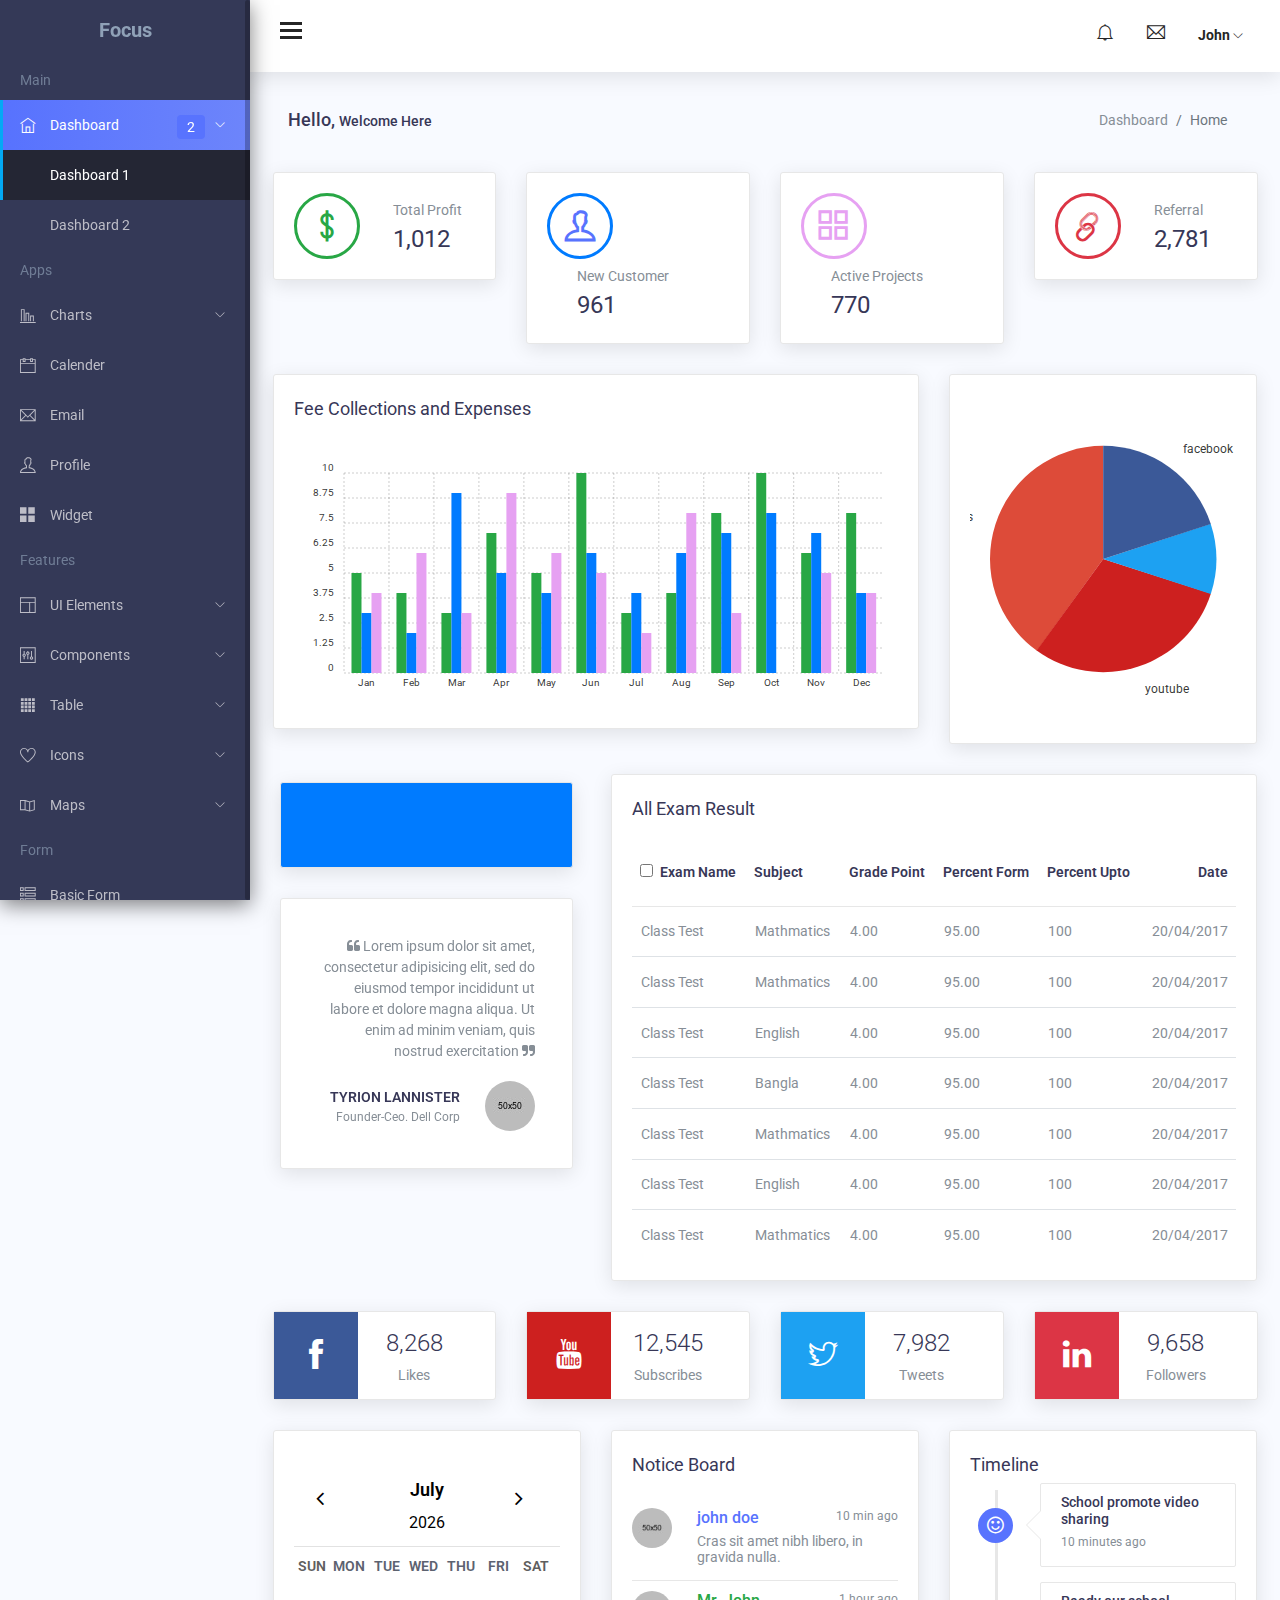
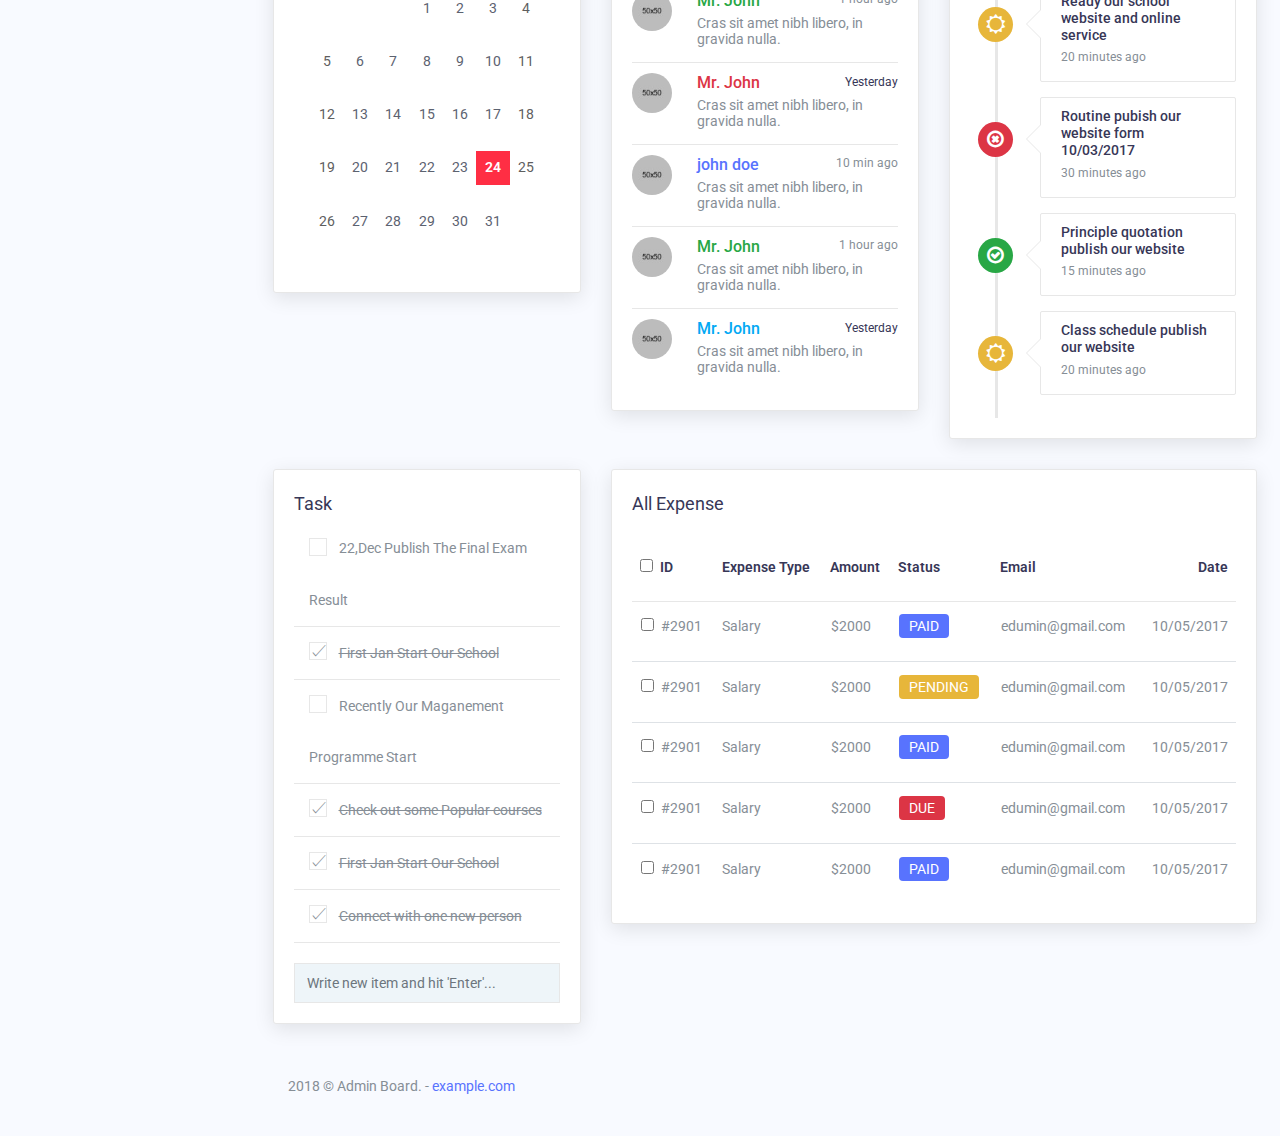
==== 後台/index.html @ 6aec5b39 "前後台模板" ====
<!DOCTYPE html>
<html lang="en">

<head>
    <meta charset="utf-8">
    <meta http-equiv="X-UA-Compatible" content="IE=edge">
    <meta name="viewport" content="width=device-width, initial-scale=1">
    <title>Focus Admin: Creative Admin Dashboard</title>
    <!-- ================= Favicon ================== -->
    <!-- Standard -->
    <link rel="shortcut icon" href="http://placehold.it/64.png/000/fff">
    <!-- Retina iPad Touch Icon-->
    <link rel="apple-touch-icon" sizes="144x144" href="http://placehold.it/144.png/000/fff">
    <!-- Retina iPhone Touch Icon-->
    <link rel="apple-touch-icon" sizes="114x114" href="http://placehold.it/114.png/000/fff">
    <!-- Standard iPad Touch Icon-->
    <link rel="apple-touch-icon" sizes="72x72" href="http://placehold.it/72.png/000/fff">
    <!-- Standard iPhone Touch Icon-->
    <link rel="apple-touch-icon" sizes="57x57" href="http://placehold.it/57.png/000/fff">
    <!-- Styles -->
    <link href="assets/css/lib/calendar2/pignose.calendar.min.css" rel="stylesheet">
    <link href="assets/css/lib/chartist/chartist.min.css" rel="stylesheet">
    <link href="assets/css/lib/font-awesome.min.css" rel="stylesheet">
    <link href="assets/css/lib/themify-icons.css" rel="stylesheet">
    <link href="assets/css/lib/owl.carousel.min.css" rel="stylesheet" />
    <link href="assets/css/lib/owl.theme.default.min.css" rel="stylesheet" />
    <link href="assets/css/lib/weather-icons.css" rel="stylesheet" />
    <link href="assets/css/lib/menubar/sidebar.css" rel="stylesheet">
    <link href="assets/css/lib/bootstrap.min.css" rel="stylesheet">
    <link href="assets/css/lib/helper.css" rel="stylesheet">
    <link href="assets/css/style.css" rel="stylesheet">
</head>

<body>

    <div class="sidebar sidebar-hide-to-small sidebar-shrink sidebar-gestures">
        <div class="nano">
            <div class="nano-content">
                <ul>
                    <div class="logo"><a href="index.html">
                            <!-- <img src="assets/images/logo.png" alt="" /> --><span>Focus</span></a></div>
                    <li class="label">Main</li>
                    <li><a class="sidebar-sub-toggle"><i class="ti-home"></i> Dashboard <span
                                class="badge badge-primary">2</span> <span
                                class="sidebar-collapse-icon ti-angle-down"></span></a>
                        <ul>
                            <li><a href="index.html">Dashboard 1</a></li>
                            <li><a href="index1.html">Dashboard 2</a></li>
                        </ul>
                    </li>

                    <li class="label">Apps</li>
                    <li><a class="sidebar-sub-toggle"><i class="ti-bar-chart-alt"></i> Charts <span
                                class="sidebar-collapse-icon ti-angle-down"></span></a>
                        <ul>
                            <li><a href="chart-flot.html">Flot</a></li>
                            <li><a href="chart-morris.html">Morris</a></li>
                            <li><a href="chartjs.html">Chartjs</a></li>
                            <li><a href="chartist.html">Chartist</a></li>
                            <li><a href="chart-peity.html">Peity</a></li>
                            <li><a href="chart-sparkline.html">Sparkle</a></li>
                            <li><a href="chart-knob.html">Knob</a></li>
                        </ul>
                    </li>
                    <li><a href="app-event-calender.html"><i class="ti-calendar"></i> Calender </a></li>
                    <li><a href="app-email.html"><i class="ti-email"></i> Email</a></li>
                    <li><a href="app-profile.html"><i class="ti-user"></i> Profile</a></li>
                    <li><a href="app-widget-card.html"><i class="ti-layout-grid2-alt"></i> Widget</a></li>
                    <li class="label">Features</li>
                    <li><a class="sidebar-sub-toggle"><i class="ti-layout"></i> UI Elements <span
                                class="sidebar-collapse-icon ti-angle-down"></span></a>
                        <ul>
                            <li><a href="ui-typography.html">Typography</a></li>
                            <li><a href="ui-alerts.html">Alerts</a></li>

                            <li><a href="ui-button.html">Button</a></li>
                            <li><a href="ui-dropdown.html">Dropdown</a></li>

                            <li><a href="ui-list-group.html">List Group</a></li>

                            <li><a href="ui-progressbar.html">Progressbar</a></li>
                            <li><a href="ui-tab.html">Tab</a></li>

                        </ul>
                    </li>
                    <li><a class="sidebar-sub-toggle"><i class="ti-panel"></i> Components <span
                                class="sidebar-collapse-icon ti-angle-down"></span></a>
                        <ul>
                            <li><a href="uc-calendar.html">Calendar</a></li>
                            <li><a href="uc-carousel.html">Carousel</a></li>
                            <li><a href="uc-weather.html">Weather</a></li>
                            <li><a href="uc-datamap.html">Datamap</a></li>
                            <li><a href="uc-todo-list.html">To do</a></li>
                            <li><a href="uc-scrollable.html">Scrollable</a></li>
                            <li><a href="uc-sweetalert.html">Sweet Alert</a></li>
                            <li><a href="uc-toastr.html">Toastr</a></li>
                            <li><a href="uc-range-slider-basic.html">Basic Range Slider</a></li>
                            <li><a href="uc-range-slider-advance.html">Advance Range Slider</a></li>
                            <li><a href="uc-nestable.html">Nestable</a></li>

                            <li><a href="uc-rating-bar-rating.html">Bar Rating</a></li>
                            <li><a href="uc-rating-jRate.html">jRate</a></li>
                        </ul>
                    </li>
                    <li><a class="sidebar-sub-toggle"><i class="ti-layout-grid4-alt"></i> Table <span
                                class="sidebar-collapse-icon ti-angle-down"></span></a>
                        <ul>
                            <li><a href="table-basic.html">Basic</a></li>

                            <li><a href="table-export.html">Datatable Export</a></li>
                            <li><a href="table-row-select.html">Datatable Row Select</a></li>
                            <li><a href="table-jsgrid.html">Editable </a></li>
                        </ul>
                    </li>
                    <li><a class="sidebar-sub-toggle"><i class="ti-heart"></i> Icons <span
                                class="sidebar-collapse-icon ti-angle-down"></span></a>
                        <ul>
                            <li><a href="font-themify.html">Themify</a></li>
                        </ul>
                    </li>
                    <li><a class="sidebar-sub-toggle"><i class="ti-map"></i> Maps <span
                                class="sidebar-collapse-icon ti-angle-down"></span></a>
                        <ul>
                            <li><a href="gmaps.html">Basic</a></li>
                            <li><a href="vector-map.html">Vector Map</a></li>
                        </ul>
                    </li>
                    <li class="label">Form</li>
                    <li><a href="form-basic.html"><i class="ti-view-list-alt"></i> Basic Form </a></li>
                    <li class="label">Extra</li>
                    <li><a class="sidebar-sub-toggle"><i class="ti-files"></i> Invoice <span
                                class="sidebar-collapse-icon ti-angle-down"></span></a>
                        <ul>
                            <li><a href="invoice.html">Basic</a></li>
                            <li><a href="invoice-editable.html">Editable</a></li>
                        </ul>
                    </li>
                    <li><a class="sidebar-sub-toggle"><i class="ti-target"></i> Pages <span
                                class="sidebar-collapse-icon ti-angle-down"></span></a>
                        <ul>
                            <li><a href="page-login.html">Login</a></li>
                            <li><a href="page-register.html">Register</a></li>
                            <li><a href="page-reset-password.html">Forgot password</a></li>
                        </ul>
                    </li>
                    <li><a href="../documentation/index.html"><i class="ti-file"></i> Documentation</a></li>
                    <li><a><i class="ti-close"></i> Logout</a></li>
                </ul>
            </div>
        </div>
    </div>
    <!-- /# sidebar -->

    <div class="header">
        <div class="container-fluid">
            <div class="row">
                <div class="col-lg-12">
                    <div class="float-left">
                        <div class="hamburger sidebar-toggle">
                            <span class="line"></span>
                            <span class="line"></span>
                            <span class="line"></span>
                        </div>
                    </div>
                    <div class="float-right">
                        <div class="dropdown dib">
                            <div class="header-icon" data-toggle="dropdown">
                                <i class="ti-bell"></i>
                                <div class="drop-down dropdown-menu dropdown-menu-right">
                                    <div class="dropdown-content-heading">
                                        <span class="text-left">Recent Notifications</span>
                                    </div>
                                    <div class="dropdown-content-body">
                                        <ul>
                                            <li>
                                                <a href="#">
                                                    <img class="pull-left m-r-10 avatar-img"
                                                        src="assets/images/avatar/3.jpg" alt="" />
                                                    <div class="notification-content">
                                                        <small class="notification-timestamp pull-right">02:34
                                                            PM</small>
                                                        <div class="notification-heading">Mr. John</div>
                                                        <div class="notification-text">5 members joined today </div>
                                                    </div>
                                                </a>
                                            </li>
                                            <li>
                                                <a href="#">
                                                    <img class="pull-left m-r-10 avatar-img"
                                                        src="assets/images/avatar/3.jpg" alt="" />
                                                    <div class="notification-content">
                                                        <small class="notification-timestamp pull-right">02:34
                                                            PM</small>
                                                        <div class="notification-heading">Mariam</div>
                                                        <div class="notification-text">likes a photo of you</div>
                                                    </div>
                                                </a>
                                            </li>
                                            <li>
                                                <a href="#">
                                                    <img class="pull-left m-r-10 avatar-img"
                                                        src="assets/images/avatar/3.jpg" alt="" />
                                                    <div class="notification-content">
                                                        <small class="notification-timestamp pull-right">02:34
                                                            PM</small>
                                                        <div class="notification-heading">Tasnim</div>
                                                        <div class="notification-text">Hi Teddy, Just wanted to let you
                                                            ...</div>
                                                    </div>
                                                </a>
                                            </li>
                                            <li>
                                                <a href="#">
                                                    <img class="pull-left m-r-10 avatar-img"
                                                        src="assets/images/avatar/3.jpg" alt="" />
                                                    <div class="notification-content">
                                                        <small class="notification-timestamp pull-right">02:34
                                                            PM</small>
                                                        <div class="notification-heading">Mr. John</div>
                                                        <div class="notification-text">Hi Teddy, Just wanted to let you
                                                            ...</div>
                                                    </div>
                                                </a>
                                            </li>
                                            <li class="text-center">
                                                <a href="#" class="more-link">See All</a>
                                            </li>
                                        </ul>
                                    </div>
                                </div>
                            </div>
                        </div>
                        <div class="dropdown dib">
                            <div class="header-icon" data-toggle="dropdown">
                                <i class="ti-email"></i>
                                <div class="drop-down dropdown-menu dropdown-menu-right">
                                    <div class="dropdown-content-heading">
                                        <span class="text-left">2 New Messages</span>
                                        <a href="email.html">
                                            <i class="ti-pencil-alt pull-right"></i>
                                        </a>
                                    </div>
                                    <div class="dropdown-content-body">
                                        <ul>
                                            <li class="notification-unread">
                                                <a href="#">
                                                    <img class="pull-left m-r-10 avatar-img"
                                                        src="assets/images/avatar/1.jpg" alt="" />
                                                    <div class="notification-content">
                                                        <small class="notification-timestamp pull-right">02:34
                                                            PM</small>
                                                        <div class="notification-heading">Michael Qin</div>
                                                        <div class="notification-text">Hi Teddy, Just wanted to let you
                                                            ...</div>
                                                    </div>
                                                </a>
                                            </li>
                                            <li class="notification-unread">
                                                <a href="#">
                                                    <img class="pull-left m-r-10 avatar-img"
                                                        src="assets/images/avatar/2.jpg" alt="" />
                                                    <div class="notification-content">
                                                        <small class="notification-timestamp pull-right">02:34
                                                            PM</small>
                                                        <div class="notification-heading">Mr. John</div>
                                                        <div class="notification-text">Hi Teddy, Just wanted to let you
                                                            ...</div>
                                                    </div>
                                                </a>
                                            </li>
                                            <li>
                                                <a href="#">
                                                    <img class="pull-left m-r-10 avatar-img"
                                                        src="assets/images/avatar/3.jpg" alt="" />
                                                    <div class="notification-content">
                                                        <small class="notification-timestamp pull-right">02:34
                                                            PM</small>
                                                        <div class="notification-heading">Michael Qin</div>
                                                        <div class="notification-text">Hi Teddy, Just wanted to let you
                                                            ...</div>
                                                    </div>
                                                </a>
                                            </li>
                                            <li>
                                                <a href="#">
                                                    <img class="pull-left m-r-10 avatar-img"
                                                        src="assets/images/avatar/2.jpg" alt="" />
                                                    <div class="notification-content">
                                                        <small class="notification-timestamp pull-right">02:34
                                                            PM</small>
                                                        <div class="notification-heading">Mr. John</div>
                                                        <div class="notification-text">Hi Teddy, Just wanted to let you
                                                            ...</div>
                                                    </div>
                                                </a>
                                            </li>
                                            <li class="text-center">
                                                <a href="#" class="more-link">See All</a>
                                            </li>
                                        </ul>
                                    </div>
                                </div>
                            </div>
                        </div>
                        <div class="dropdown dib">
                            <div class="header-icon" data-toggle="dropdown">
                                <span class="user-avatar">John
                                    <i class="ti-angle-down f-s-10"></i>
                                </span>
                                <div class="drop-down dropdown-profile dropdown-menu dropdown-menu-right">
                                    <div class="dropdown-content-heading">
                                        <span class="text-left">Upgrade Now</span>
                                        <p class="trial-day">30 Days Trail</p>
                                    </div>
                                    <div class="dropdown-content-body">
                                        <ul>
                                            <li>
                                                <a href="#">
                                                    <i class="ti-user"></i>
                                                    <span>Profile</span>
                                                </a>
                                            </li>

                                            <li>
                                                <a href="#">
                                                    <i class="ti-email"></i>
                                                    <span>Inbox</span>
                                                </a>
                                            </li>
                                            <li>
                                                <a href="#">
                                                    <i class="ti-settings"></i>
                                                    <span>Setting</span>
                                                </a>
                                            </li>

                                            <li>
                                                <a href="#">
                                                    <i class="ti-lock"></i>
                                                    <span>Lock Screen</span>
                                                </a>
                                            </li>
                                            <li>
                                                <a href="#">
                                                    <i class="ti-power-off"></i>
                                                    <span>Logout</span>
                                                </a>
                                            </li>
                                        </ul>
                                    </div>
                                </div>
                            </div>
                        </div>
                    </div>
                </div>
            </div>
        </div>
    </div>


    <div class="content-wrap">
        <div class="main">
            <div class="container-fluid">
                <div class="row">
                    <div class="col-lg-8 p-r-0 title-margin-right">
                        <div class="page-header">
                            <div class="page-title">
                                <h1>Hello, <span>Welcome Here</span></h1>
                            </div>
                        </div>
                    </div>
                    <!-- /# column -->
                    <div class="col-lg-4 p-l-0 title-margin-left">
                        <div class="page-header">
                            <div class="page-title">
                                <ol class="breadcrumb">
                                    <li class="breadcrumb-item"><a href="#">Dashboard</a></li>
                                    <li class="breadcrumb-item active">Home</li>
                                </ol>
                            </div>
                        </div>
                    </div>
                    <!-- /# column -->
                </div>
                <!-- /# row -->
                <section id="main-content">
                    <div class="row">
                        <div class="col-lg-3">
                            <div class="card">
                                <div class="stat-widget-one">
                                    <div class="stat-icon dib"><i class="ti-money color-success border-success"></i>
                                    </div>
                                    <div class="stat-content dib">
                                        <div class="stat-text">Total Profit</div>
                                        <div class="stat-digit">1,012</div>
                                    </div>
                                </div>
                            </div>
                        </div>
                        <div class="col-lg-3">
                            <div class="card">
                                <div class="stat-widget-one">
                                    <div class="stat-icon dib"><i class="ti-user color-primary border-primary"></i>
                                    </div>
                                    <div class="stat-content dib">
                                        <div class="stat-text">New Customer</div>
                                        <div class="stat-digit">961</div>
                                    </div>
                                </div>
                            </div>
                        </div>
                        <div class="col-lg-3">
                            <div class="card">
                                <div class="stat-widget-one">
                                    <div class="stat-icon dib"><i class="ti-layout-grid2 color-pink border-pink"></i>
                                    </div>
                                    <div class="stat-content dib">
                                        <div class="stat-text">Active Projects</div>
                                        <div class="stat-digit">770</div>
                                    </div>
                                </div>
                            </div>
                        </div>
                        <div class="col-lg-3">
                            <div class="card">
                                <div class="stat-widget-one">
                                    <div class="stat-icon dib"><i class="ti-link color-danger border-danger"></i></div>
                                    <div class="stat-content dib">
                                        <div class="stat-text">Referral</div>
                                        <div class="stat-digit">2,781</div>
                                    </div>
                                </div>
                            </div>
                        </div>
                    </div>
                    <div class="row">
                        <div class="col-lg-8">
                            <div class="card">
                                <div class="card-title">
                                    <h4>Fee Collections and Expenses</h4>

                                </div>
                                <div class="card-body">
                                    <div class="ct-bar-chart m-t-30"></div>
                                </div>
                            </div>
                        </div>

                        <div class="col-lg-4">
                            <div class="card">

                                <div class="card-body">
                                    <div class="ct-pie-chart"></div>
                                </div>
                            </div>
                        </div>
                    </div>
                    <div class="row">
                        <div class="col-lg-4">
                            <div class="row">
                                <div class="col-lg-12">
                                    <div class="card bg-primary">
                                        <div class="weather-widget">
                                            <div id="weather-one" class="weather-one p-22"></div>
                                        </div>
                                    </div>
                                </div>
                                <div class="col-lg-12">
                                    <div class="card">
                                        <div class="testimonial-widget-one p-17">
                                            <div class="testimonial-widget-one owl-carousel owl-theme">
                                                <div class="item">
                                                    <div class="testimonial-content">
                                                        <div class="testimonial-text">
                                                            <i class="fa fa-quote-left"></i> Lorem ipsum dolor sit amet,
                                                            consectetur adipisicing elit, sed do eiusmod tempor
                                                            incididunt ut labore et dolore magna aliqua. Ut enim ad
                                                            minim veniam, quis
                                                            nostrud exercitation <i class="fa fa-quote-right"></i>
                                                        </div>
                                                        <img class="testimonial-author-img"
                                                            src="assets/images/avatar/1.jpg" alt="" />
                                                        <div class="testimonial-author">TYRION LANNISTER</div>
                                                        <div class="testimonial-author-position">Founder-Ceo. Dell Corp
                                                        </div>
                                                    </div>
                                                </div>
                                                <div class="item">
                                                    <div class="testimonial-content">
                                                        <div class="testimonial-text">
                                                            <i class="fa fa-quote-left"></i> Lorem ipsum dolor sit amet,
                                                            consectetur adipisicing elit, sed do eiusmod tempor
                                                            incididunt ut labore et dolore magna aliqua. Ut enim ad
                                                            minim veniam, quis
                                                            nostrud exercitation <i class="fa fa-quote-right"></i>
                                                        </div>
                                                        <img class="testimonial-author-img"
                                                            src="assets/images/avatar/1.jpg" alt="" />
                                                        <div class="testimonial-author">TYRION LANNISTER</div>
                                                        <div class="testimonial-author-position">Founder-Ceo. Dell Corp
                                                        </div>
                                                    </div>
                                                </div>
                                                <div class="item">
                                                    <div class="testimonial-content">
                                                        <div class="testimonial-text">
                                                            <i class="fa fa-quote-left"></i> Lorem ipsum dolor sit amet,
                                                            consectetur adipisicing elit, sed do eiusmod tempor
                                                            incididunt ut labore et dolore magna aliqua. Ut enim ad
                                                            minim veniam, quis
                                                            nostrud exercitation <i class="fa fa-quote-right"></i>
                                                        </div>
                                                        <img class="testimonial-author-img"
                                                            src="assets/images/avatar/1.jpg" alt="" />
                                                        <div class="testimonial-author">TYRION LANNISTER</div>
                                                        <div class="testimonial-author-position">Founder-Ceo. Dell Corp
                                                        </div>
                                                    </div>
                                                </div>
                                                <div class="item">
                                                    <div class="testimonial-content">
                                                        <div class="testimonial-text">
                                                            <i class="fa fa-quote-left"></i> Lorem ipsum dolor sit amet,
                                                            consectetur adipisicing elit, sed do eiusmod tempor
                                                            incididunt ut labore et dolore magna aliqua. Ut enim ad
                                                            minim veniam, quis
                                                            nostrud exercitation <i class="fa fa-quote-right"></i>
                                                        </div>
                                                        <img class="testimonial-author-img"
                                                            src="assets/images/avatar/1.jpg" alt="" />
                                                        <div class="testimonial-author">TYRION LANNISTER</div>
                                                        <div class="testimonial-author-position">Founder-Ceo. Dell Corp
                                                        </div>
                                                    </div>
                                                </div>
                                                <div class="item">
                                                    <div class="testimonial-content">
                                                        <div class="testimonial-text">
                                                            <i class="fa fa-quote-left"></i> Lorem ipsum dolor sit amet,
                                                            consectetur adipisicing elit, sed do eiusmod tempor
                                                            incididunt ut labore et dolore magna aliqua. Ut enim ad
                                                            minim veniam, quis
                                                            nostrud exercitation <i class="fa fa-quote-right"></i>
                                                        </div>
                                                        <img class="testimonial-author-img"
                                                            src="assets/images/avatar/1.jpg" alt="" />
                                                        <div class="testimonial-author">TYRION LANNISTER</div>
                                                        <div class="testimonial-author-position">Founder-Ceo. Dell Corp
                                                        </div>
                                                    </div>
                                                </div>
                                                <div class="item">
                                                    <div class="testimonial-content">
                                                        <div class="testimonial-text">
                                                            <i class="fa fa-quote-left"></i> Lorem ipsum dolor sit amet,
                                                            consectetur adipisicing elit, sed do eiusmod tempor
                                                            incididunt ut labore et dolore magna aliqua. Ut enim ad
                                                            minim veniam, quis
                                                            nostrud exercitation <i class="fa fa-quote-right"></i>
                                                        </div>
                                                        <img class="testimonial-author-img"
                                                            src="assets/images/avatar/1.jpg" alt="" />
                                                        <div class="testimonial-author">TYRION LANNISTER</div>
                                                        <div class="testimonial-author-position">Founder-Ceo. Dell Corp
                                                        </div>
                                                    </div>
                                                </div>
                                            </div>
                                        </div>
                                    </div>

                                </div>
                            </div>
                        </div>
                        <!-- /# column -->
                        <div class="col-lg-8">
                            <div class="card">
                                <div class="card-title pr">
                                    <h4>All Exam Result</h4>

                                </div>
                                <div class="card-body">
                                    <div class="table-responsive">
                                        <table class="table student-data-table m-t-20">
                                            <thead>
                                                <tr>
                                                    <th><label><input type="checkbox" value=""></label>Exam Name</th>
                                                    <th>Subject</th>
                                                    <th>Grade Point</th>
                                                    <th>Percent Form</th>
                                                    <th>Percent Upto</th>
                                                    <th>Date</th>
                                                </tr>
                                            </thead>
                                            <tbody>
                                                <tr>
                                                    <td>Class Test</td>
                                                    <td>Mathmatics</td>
                                                    <td>
                                                        4.00
                                                    </td>
                                                    <td>
                                                        95.00
                                                    </td>
                                                    <td>
                                                        100
                                                    </td>
                                                    <td>20/04/2017</td>
                                                </tr>
                                                <tr>
                                                    <td>Class Test</td>
                                                    <td>Mathmatics</td>
                                                    <td>
                                                        4.00
                                                    </td>
                                                    <td>
                                                        95.00
                                                    </td>
                                                    <td>
                                                        100
                                                    </td>
                                                    <td>20/04/2017</td>
                                                </tr>
                                                <tr>
                                                    <td>Class Test</td>
                                                    <td>English</td>
                                                    <td>
                                                        4.00
                                                    </td>
                                                    <td>
                                                        95.00
                                                    </td>
                                                    <td>
                                                        100
                                                    </td>
                                                    <td>20/04/2017</td>
                                                </tr>
                                                <tr>
                                                    <td>Class Test</td>
                                                    <td>Bangla</td>
                                                    <td>
                                                        4.00
                                                    </td>
                                                    <td>
                                                        95.00
                                                    </td>
                                                    <td>
                                                        100
                                                    </td>
                                                    <td>20/04/2017</td>
                                                </tr>
                                                <tr>
                                                    <td>Class Test</td>
                                                    <td>Mathmatics</td>
                                                    <td>
                                                        4.00
                                                    </td>
                                                    <td>
                                                        95.00
                                                    </td>
                                                    <td>
                                                        100
                                                    </td>
                                                    <td>20/04/2017</td>
                                                </tr>
                                                <tr>
                                                    <td>Class Test</td>
                                                    <td>English</td>
                                                    <td>
                                                        4.00
                                                    </td>
                                                    <td>
                                                        95.00
                                                    </td>
                                                    <td>
                                                        100
                                                    </td>
                                                    <td>20/04/2017</td>
                                                </tr>
                                                <tr>
                                                    <td>Class Test</td>
                                                    <td>Mathmatics</td>
                                                    <td>
                                                        4.00
                                                    </td>
                                                    <td>
                                                        95.00
                                                    </td>
                                                    <td>
                                                        100
                                                    </td>
                                                    <td>20/04/2017</td>
                                                </tr>
                                            </tbody>
                                        </table>
                                    </div>
                                </div>
                            </div>
                        </div>
                        <!-- /# column -->
                    </div>
                    <!-- /# row -->
                    <div class="row">
                        <div class="col-lg-3">
                            <div class="card p-0">
                                <div class="stat-widget-three home-widget-three">
                                    <div class="stat-icon bg-facebook">
                                        <i class="ti-facebook"></i>
                                    </div>
                                    <div class="stat-content">
                                        <div class="stat-digit">8,268</div>
                                        <div class="stat-text">Likes</div>
                                    </div>
                                </div>
                            </div>
                        </div>
                        <div class="col-lg-3">
                            <div class="card p-0">
                                <div class="stat-widget-three home-widget-three">
                                    <div class="stat-icon bg-youtube">
                                        <i class="ti-youtube"></i>
                                    </div>
                                    <div class="stat-content">
                                        <div class="stat-digit">12,545</div>
                                        <div class="stat-text">Subscribes</div>
                                    </div>
                                </div>
                            </div>
                        </div>
                        <div class="col-lg-3">
                            <div class="card p-0">
                                <div class="stat-widget-three home-widget-three">
                                    <div class="stat-icon bg-twitter">
                                        <i class="ti-twitter"></i>
                                    </div>
                                    <div class="stat-content">
                                        <div class="stat-digit">7,982</div>
                                        <div class="stat-text">Tweets</div>
                                    </div>
                                </div>
                            </div>
                        </div>
                        <div class="col-lg-3">
                            <div class="card p-0">
                                <div class="stat-widget-three home-widget-three">
                                    <div class="stat-icon bg-danger">
                                        <i class="ti-linkedin"></i>
                                    </div>
                                    <div class="stat-content">
                                        <div class="stat-digit">9,658</div>
                                        <div class="stat-text">Followers</div>
                                    </div>
                                </div>
                            </div>
                        </div>
                    </div>
                    <div class="row">
                        <div class="col-lg-4">
                            <div class="card">
                                <div class="card-body">
                                    <div class="year-calendar"></div>
                                </div>
                            </div>
                            <!-- /# card -->
                        </div>
                        <!-- /# column -->
                        <div class="col-lg-4">
                            <div class="card">
                                <div class="card-title">
                                    <h4>Notice Board </h4>

                                </div>
                                <div class="recent-comment m-t-15">
                                    <div class="media">
                                        <div class="media-left">
                                            <a href="#"><img class="media-object" src="assets/images/avatar/1.jpg"
                                                    alt="..."></a>
                                        </div>
                                        <div class="media-body">
                                            <h4 class="media-heading color-primary">john doe</h4>
                                            <p>Cras sit amet nibh libero, in gravida nulla.</p>
                                            <p class="comment-date">10 min ago</p>
                                        </div>
                                    </div>
                                    <div class="media">
                                        <div class="media-left">
                                            <a href="#"><img class="media-object" src="assets/images/avatar/2.jpg"
                                                    alt="..."></a>
                                        </div>
                                        <div class="media-body">
                                            <h4 class="media-heading color-success">Mr. John</h4>
                                            <p>Cras sit amet nibh libero, in gravida nulla.</p>
                                            <p class="comment-date">1 hour ago</p>
                                        </div>
                                    </div>
                                    <div class="media">
                                        <div class="media-left">
                                            <a href="#"><img class="media-object" src="assets/images/avatar/3.jpg"
                                                    alt="..."></a>
                                        </div>
                                        <div class="media-body">
                                            <h4 class="media-heading color-danger">Mr. John</h4>
                                            <p>Cras sit amet nibh libero, in gravida nulla.</p>
                                            <div class="comment-date">Yesterday</div>
                                        </div>
                                    </div>
                                    <div class="media">
                                        <div class="media-left">
                                            <a href="#"><img class="media-object" src="assets/images/avatar/1.jpg"
                                                    alt="..."></a>
                                        </div>
                                        <div class="media-body">
                                            <h4 class="media-heading color-primary">john doe</h4>
                                            <p>Cras sit amet nibh libero, in gravida nulla.</p>
                                            <p class="comment-date">10 min ago</p>
                                        </div>
                                    </div>
                                    <div class="media">
                                        <div class="media-left">
                                            <a href="#"><img class="media-object" src="assets/images/avatar/2.jpg"
                                                    alt="..."></a>
                                        </div>
                                        <div class="media-body">
                                            <h4 class="media-heading color-success">Mr. John</h4>
                                            <p>Cras sit amet nibh libero, in gravida nulla.</p>
                                            <p class="comment-date">1 hour ago</p>
                                        </div>
                                    </div>
                                    <div class="media no-border">
                                        <div class="media-left">
                                            <a href="#"><img class="media-object" src="assets/images/avatar/3.jpg"
                                                    alt="..."></a>
                                        </div>
                                        <div class="media-body">
                                            <h4 class="media-heading color-info">Mr. John</h4>
                                            <p>Cras sit amet nibh libero, in gravida nulla.</p>
                                            <div class="comment-date">Yesterday</div>
                                        </div>
                                    </div>
                                </div>
                            </div>
                            <!-- /# card -->
                        </div>
                        <!-- /# column -->
                        <div class="col-lg-4">
                            <div class="card">
                                <div class="card-title">
                                    <h4>Timeline</h4>

                                </div>
                                <div class="card-body">
                                    <ul class="timeline">
                                        <li>
                                            <div class="timeline-badge primary"><i class="fa fa-smile-o"></i></div>
                                            <div class="timeline-panel">
                                                <div class="timeline-heading">
                                                    <h5 class="timeline-title">School promote video sharing</h5>
                                                </div>
                                                <div class="timeline-body">
                                                    <p>10 minutes ago</p>
                                                </div>
                                            </div>
                                        </li>
                                        <li>
                                            <div class="timeline-badge warning"><i class="fa fa-sun-o"></i></div>
                                            <div class="timeline-panel">
                                                <div class="timeline-heading">
                                                    <h5 class="timeline-title">Ready our school website and online
                                                        service</h5>
                                                </div>
                                                <div class="timeline-body">
                                                    <p>20 minutes ago</p>
                                                </div>
                                            </div>
                                        </li>
                                        <li>
                                            <div class="timeline-badge danger"><i class="fa fa-times-circle-o"></i>
                                            </div>
                                            <div class="timeline-panel">
                                                <div class="timeline-heading">
                                                    <h5 class="timeline-title">Routine pubish our website form
                                                        10/03/2017 </h5>
                                                </div>
                                                <div class="timeline-body">
                                                    <p>30 minutes ago</p>
                                                </div>
                                            </div>
                                        </li>
                                        <li>
                                            <div class="timeline-badge success"><i class="fa fa-check-circle-o"></i>
                                            </div>
                                            <div class="timeline-panel">
                                                <div class="timeline-heading">
                                                    <h5 class="timeline-title">Principle quotation publish our website
                                                    </h5>
                                                </div>
                                                <div class="timeline-body">
                                                    <p>15 minutes ago</p>
                                                </div>
                                            </div>
                                        </li>
                                        <li>
                                            <div class="timeline-badge warning"><i class="fa fa-sun-o"></i></div>
                                            <div class="timeline-panel">
                                                <div class="timeline-heading">
                                                    <h5 class="timeline-title">Class schedule publish our website</h5>
                                                </div>
                                                <div class="timeline-body">
                                                    <p>20 minutes ago</p>
                                                </div>
                                            </div>
                                        </li>
                                    </ul>
                                </div>
                            </div>
                            <!-- /# card -->
                        </div>
                    </div>
                    <!-- /# row -->

                    <div class="row">
                        <div class="col-lg-4">
                            <div class="card">
                                <div class="card-title">
                                    <h4>Task</h4>

                                </div>
                                <div class="todo-list">
                                    <div class="tdl-holder">
                                        <div class="tdl-content">
                                            <ul>
                                                <li>
                                                    <label>
                                                        <input type="checkbox"><i></i><span>22,Dec Publish The Final
                                                            Exam Result</span>
                                                        <a href='#' class="ti-close"></a>
                                                    </label>
                                                </li>
                                                <li>
                                                    <label>
                                                        <input type="checkbox" checked><i></i><span>First Jan Start Our
                                                            School</span>
                                                        <a href='#' class="ti-close"></a>
                                                    </label>
                                                </li>
                                                <li>
                                                    <label>
                                                        <input type="checkbox"><i></i><span>Recently Our Maganement
                                                            Programme Start</span>
                                                        <a href='#' class="ti-close"></a>
                                                    </label>
                                                </li>
                                                <li>
                                                    <label>
                                                        <input type="checkbox" checked><i></i><span>Check out some
                                                            Popular courses</span>
                                                        <a href='#' class="ti-close"></a>
                                                    </label>
                                                </li>

                                                <li>
                                                    <label>
                                                        <input type="checkbox" checked><i></i><span>First Jan Start Our
                                                            School</span>
                                                        <a href='#' class="ti-close"></a>
                                                    </label>
                                                </li>
                                                <li>
                                                    <label>
                                                        <input type="checkbox" checked><i></i><span>Connect with one new
                                                            person</span>
                                                        <a href='#' class="ti-close"></a>
                                                    </label>
                                                </li>
                                            </ul>
                                        </div>
                                        <input type="text" class="tdl-new form-control"
                                            placeholder="Write new item and hit 'Enter'...">
                                    </div>
                                </div>
                            </div>
                        </div>
                        <div class="col-lg-8">
                            <div class="card">
                                <div class="card-title pr">
                                    <h4>All Expense</h4>

                                </div>
                                <div class="card-body">
                                    <div class="table-responsive">
                                        <table class="table student-data-table m-t-20">
                                            <thead>
                                                <tr>
                                                    <th><label><input type="checkbox" value=""></label>ID</th>
                                                    <th>Expense Type</th>
                                                    <th>Amount</th>
                                                    <th>Status</th>
                                                    <th>Email</th>
                                                    <th>Date</th>
                                                </tr>
                                            </thead>
                                            <tbody>
                                                <tr>
                                                    <td><label><input type="checkbox" value=""></label>#2901</td>
                                                    <td>
                                                        Salary
                                                    </td>
                                                    <td>
                                                        $2000
                                                    </td>
                                                    <td>
                                                        <span class="badge badge-primary">Paid</span>
                                                    </td>
                                                    <td>
                                                        edumin@gmail.com
                                                    </td>
                                                    <td>
                                                        10/05/2017
                                                    </td>
                                                </tr>
                                                <tr>
                                                    <td><label><input type="checkbox" value=""></label>#2901</td>
                                                    <td>
                                                        Salary
                                                    </td>
                                                    <td>
                                                        $2000
                                                    </td>
                                                    <td>
                                                        <span class="badge badge-warning">Pending</span>
                                                    </td>
                                                    <td>
                                                        edumin@gmail.com
                                                    </td>
                                                    <td>
                                                        10/05/2017
                                                    </td>
                                                </tr>
                                                <tr>
                                                    <td><label><input type="checkbox" value=""></label>#2901</td>
                                                    <td>
                                                        Salary
                                                    </td>
                                                    <td>
                                                        $2000
                                                    </td>
                                                    <td>
                                                        <span class="badge badge-primary">Paid</span>
                                                    </td>
                                                    <td>
                                                        edumin@gmail.com
                                                    </td>
                                                    <td>
                                                        10/05/2017
                                                    </td>
                                                </tr>
                                                <tr>
                                                    <td><label><input type="checkbox" value=""></label>#2901</td>
                                                    <td>
                                                        Salary
                                                    </td>
                                                    <td>
                                                        $2000
                                                    </td>
                                                    <td>
                                                        <span class="badge badge-danger">Due</span>
                                                    </td>
                                                    <td>
                                                        edumin@gmail.com
                                                    </td>
                                                    <td>
                                                        10/05/2017
                                                    </td>
                                                </tr>
                                                <tr>
                                                    <td><label><input type="checkbox" value=""></label>#2901</td>
                                                    <td>
                                                        Salary
                                                    </td>
                                                    <td>
                                                        $2000
                                                    </td>
                                                    <td>
                                                        <span class="badge badge-primary">Paid</span>
                                                    </td>
                                                    <td>
                                                        edumin@gmail.com
                                                    </td>
                                                    <td>
                                                        10/05/2017
                                                    </td>
                                                </tr>
                                            </tbody>
                                        </table>
                                    </div>
                                </div>
                            </div>
                        </div>
                        <!-- /# column -->
                    </div>


                    <div class="row">
                        <div class="col-lg-12">
                            <div class="footer">
                                <p>2018 © Admin Board. - <a href="#">example.com</a></p>
                            </div>
                        </div>
                    </div>
                </section>
            </div>
        </div>
    </div>

    <!-- jquery vendor -->
    <script src="assets/js/lib/jquery.min.js"></script>
    <script src="assets/js/lib/jquery.nanoscroller.min.js"></script>
    <!-- nano scroller -->
    <script src="assets/js/lib/menubar/sidebar.js"></script>
    <script src="assets/js/lib/preloader/pace.min.js"></script>
    <!-- sidebar -->

    <script src="assets/js/lib/bootstrap.min.js"></script>
    <script src="assets/js/scripts.js"></script>
    <!-- bootstrap -->

    <script src="assets/js/lib/calendar-2/moment.latest.min.js"></script>
    <script src="assets/js/lib/calendar-2/pignose.calendar.min.js"></script>
    <script src="assets/js/lib/calendar-2/pignose.init.js"></script>


    <script src="assets/js/lib/weather/jquery.simpleWeather.min.js"></script>
    <script src="assets/js/lib/weather/weather-init.js"></script>
    <script src="assets/js/lib/circle-progress/circle-progress.min.js"></script>
    <script src="assets/js/lib/circle-progress/circle-progress-init.js"></script>
    <script src="assets/js/lib/chartist/chartist.min.js"></script>
    <script src="assets/js/lib/sparklinechart/jquery.sparkline.min.js"></script>
    <script src="assets/js/lib/sparklinechart/sparkline.init.js"></script>
    <script src="assets/js/lib/owl-carousel/owl.carousel.min.js"></script>
    <script src="assets/js/lib/owl-carousel/owl.carousel-init.js"></script>
    <!-- scripit init-->
    <script src="assets/js/dashboard2.js"></script>
</body>

</html>
---- 後台/assets/css/lib/calendar2/pignose.calendar.min.css ----
[class*=" icon-"], [class^=icon-] {
    font-family: fontawesome;
    speak: none;
    font-style: normal;
    font-weight: 400;
    font-variant: normal;
    text-transform: none;
    line-height: 1;
    -webkit-font-smoothing: antialiased;
    -moz-osx-font-smoothing: grayscale;
}

.calendar {
    float: none;
    !important
}

.icon-arrow-left:before {
    content: '\f104';
}

.icon-arrow-right:before {
    content: '\f105'
}

.pignose-calendar {
    width: 100%;
    background-color: #fff;
    border: 1px solid #d8d8d8;
    font-size: 100%;
}

.pignose-calendar .pignose-calendar-top {
    padding: 2.6em 0;
    background-color: #fafafa;
    border-bottom: 1px solid #e2e2e2;
    position: relative;
    overflow: hidden
}

.pignose-calendar .pignose-calendar-top .pignose-calendar-top-date {
    position: absolute;
    top: 0;
    left: 0;
    width: 100%;
    height: 100%;
    padding: 1.8em 0;
    text-align: center;
    text-transform: uppercase;
    box-sizing: border-box;
    -o-box-sizing: border-box;
    -moz-box-sizing: border-box;
    -webkit-box-sizing: border-box
}

.pignose-calendar .pignose-calendar-top .pignose-calendar-top-month, .pignose-calendar .pignose-calendar-top .pignose-calendar-top-year {
    display: block;
    text-align: center
}

.pignose-calendar .pignose-calendar-top .pignose-calendar-top-year {
    font-size: 115%;
    color: rgba(0, 0, 0, .5);
}

.pignose-calendar .pignose-calendar-top .pignose-calendar-top-month {
    margin-bottom: .4em;
    font-size: 130%;
    font-weight: 600;
    text-transform: capitalize;
}

.pignose-calendar .pignose-calendar-top .pignose-calendar-top-nav {
    display: inline-block;
    width: 1.6em;
    height: 1.6em;
    position: relative;
    z-index: 5;
    text-decoration: none
}

.pignose-calendar .pignose-calendar-top .pignose-calendar-top-nav .pignose-calendar-top-value {
    display: inline-block;
    color: #777;
    font-size: 115%;
    font-weight: 600;
    vertical-align: middle;
    margin-top: -10px
}

.pignose-calendar .pignose-calendar-top .pignose-calendar-top-nav .pignose-calendar-top-icon {
    color: #555;
    font-size: 160%;
}

.pignose-calendar .pignose-calendar-top .pignose-calendar-top-nav.pignose-calendar-top-prev {
    float: left;
    margin-left: 1.6em
}

.pignose-calendar .pignose-calendar-top .pignose-calendar-top-nav.pignose-calendar-top-next {
    float: right;
    margin-right: 1.6em
}

.pignose-calendar .pignose-calendar-top .pignose-calendar-top-nav.pignose-calendar-top-prev .pignose-calendar-top-value {
    margin-left: .2em
}

.pignose-calendar .pignose-calendar-top .pignose-calendar-top-nav.pignose-calendar-top-next .pignose-calendar-top-value {
    margin-right: .2em
}

.pignose-calendar .pignose-calendar-header {
    padding: 0;
    margin-top: 0;
    font-weight: 600;
    overflow: hidden
}

.pignose-calendar .pignose-calendar-body {
    padding: 1.2em
}

.pignose-calendar .pignose-calendar-header .pignose-calendar-week {
    float: left;
    width: 14%;
    height: 1.8em;
    text-align: center;
    line-height: 2.8em;
    -webkit-box-sizing: border-box;
    box-sizing: border-box;
    text-transform: capitalize;
}

.pignose-calendar .pignose-calendar-header .pignose-calendar-week.pignose-calendar-week-sat, .pignose-calendar .pignose-calendar-header .pignose-calendar-week.pignose-calendar-week-sun {
    color: #fa4832
}

.pignose-calendar .pignose-calendar-header .pignose-calendar-week:last-child {
    width: 14.32%
}

.pignose-calendar .pignose-calendar-body .pignose-calendar-row {
    overflow: hidden
}

.pignose-calendar-unit {
    float: left;
    display: block;
    height: 3.8em;
    width: 14.28%;
    text-align: center;
    line-height: 2.8em;
    -webkit-box-sizing: border-box;
    box-sizing: border-box
}

.pignose-calendar-unit .pignose-calendar-button-schedule-container {
    line-height: .5em
}

.pignose-calendar-unit .pignose-calendar-button-schedule-container .pignose-calendar-button-schedule-pin {
    display: inline-block;
    background-color: #777;
    width: .5em;
    height: .5em;
    border-radius: 50%;
    margin-right: .2em
}

.pignose-calendar-unit .pignose-calendar-button-schedule-container .pignose-calendar-button-schedule-pin:last-child {
    margin-right: 0
}

.pignose-calendar-unit a {
    display: inline-block;
    width: 100%;
    height: 2.4em;
    border-radius: 0;
    color: #3abbb9;
    line-height: 2.4em;
    text-align: center;
    text-decoration: none;
    -webkit-transition: background-color .3s ease, color .3s ease;
    transition: background-color .3s ease, color .3s ease
}

.pignose-calendar-unit.pignose-calendar-unit-disabled a {
    opacity: .5;
    background-color: #efefef
}

.pignose-calendar-unit a:active {
    background-color: #d8d8d8
}

.pignose-calendar-unit.pignose-calendar-unit-range a {
    background-color: #f1f1f1;
    border-radius: 0;
    width: 100%
}

.pignose-calendar-unit.pignose-calendar-unit-range.pignose-calendar-unit-disabled a {
    color: #b2b9bb;
    background-color: #e1e1e1
}

.pignose-calendar-unit.pignose-calendar-unit-range.pignose-calendar-unit-range-first a {
    border-top-left-radius: 1.2em;
    border-bottom-left-radius: 1.2em
}

.pignose-calendar-unit.pignose-calendar-unit-range.pignose-calendar-unit-range-last a {
    border-top-right-radius: 1.2em;
    border-bottom-right-radius: 1.2em
}

.pignose-calendar.pignose-calendar-default .pignose-calendar-body .pignose-calendar-row .pignose-calendar-unit.pignose-calendar-unit-toggle-active a, .pignose-calendar.pignose-calendar-reverse .pignose-calendar-body .pignose-calendar-row .pignose-calendar-unit.pignose-calendar-unit-toggle-inactive a {
    color: #ccc!important
}

.pignose-calendar-unit.pignose-calendar-unit-active a {
    background-color: #2fabb7;
    color: #fff;
    font-weight: 600;
}

.pignose-calendar-unit.pignose-calendar-unit-sat a, .pignose-calendar-unit.pignose-calendar-unit-sun a {
    color: #fa4832
}

.pignose-calendar-unit.pignose-calendar-unit-active.pignose-calendar-unit-sat a, .pignose-calendar-unit.pignose-calendar-unit-active.pignose-calendar-unit-sun a {
    color: #fff
}

.pignose-calendar-unit:last-child {
    width: 14.32%
}

.pignose-calendar-wrapper {
    display: none;
    position: fixed;
    width: 100%;
    max-width: 360px;
    top: 50%;
    left: 50%;
    border-radius: 2px;
    z-index: 50001;
    overflow: hidden;
    -webkit-box-shadow: 0 4px 16px rgba(0, 0, 0, 1);
    box-shadow: 0 4px 16px rgba(0, 0, 0, 1);
    transform: translate3d(0, 160px, 0);
    -o-transform: translate3d(0, 160px, 0);
    -moz-transform: translate3d(0, 160px, 0);
    -webkit-transform: translate3d(0, 160px, 0);
    opacity: 0;
    -webkit-transition: opacity .3s ease, transform .5s ease-out, -webkit-transform .5s ease-out;
    transition: opacity .3s ease, transform .5s ease-out, -webkit-transform .5s ease-out
}

.pignose-calendar-wrapper .pignose-calendar {
    border: none
}

.pignose-calendar-wrapper.pignose-calendar-wrapper-active {
    opacity: 1;
    -webkit-transform: translate3d(0, 0, 0);
    transform: translate3d(0, 0, 0)
}

.pignose-calendar-wrapper-overlay {
    background-color: #000;
    opacity: 0;
    -webkit-transition: opacity .3s ease;
    transition: opacity .3s ease;
    position: fixed;
    top: 0;
    left: 0;
    right: 0;
    bottom: 0;
    width: 100%;
    height: 100%;
    z-index: 50000
}

.pignose-calendar-wrapper-overlay.pignose-calendar-wrapper-overlay-active {
    opacity: .7
}

.pignose-calendar-wrapper .pignose-calendar .pignose-calendar-button-group {
    border-top: 1px solid #e2e2e2;
    overflow: hidden
}

.pignose-calendar-wrapper .pignose-calendar .pignose-calendar-button-group .pignose-calendar-button {
    width: 50%;
    display: block;
    float: left;
    height: 3.2em;
    text-align: center;
    line-height: 3.2em;
    color: #333;
    font-weight: 600;
    text-decoration: none;
    -webkit-transition: background-color .3s ease;
    transition: background-color .3s ease;
    box-sizing: border-box;
    -o-box-sizing: border-box;
    -moz-box-sizing: border-box;
    -webkit-box-sizing: border-box
}

.pignose-calendar-wrapper .pignose-calendar .pignose-calendar-button-group .pignose-calendar-button:hover {
    background-color: #f1f1f1
}

.pignose-calendar-wrapper .pignose-calendar .pignose-calendar-button-group .pignose-calendar-button-apply {
    color: #fff;
    background-color: #2fabb7
}

.pignose-calendar-wrapper .pignose-calendar .pignose-calendar-button-group .pignose-calendar-button-apply:hover {
    background-color: #31b2c9
}

.pignose-calendar.pignose-calendar-dark {
    border-color: #373a3c;
    background-color: #4b4f51;
    -webkit-box-shadow: 0 3px 8px rgba(0, 0, 0, .5);
    box-shadow: 0 3px 8px rgba(0, 0, 0, .5)
}

.pignose-calendar.pignose-calendar-dark .pignose-calendar-top {
    background-color: #3d4345;
    border-bottom-color: #3a3d3f;
    -webkit-box-shadow: 0 3px 8px rgba(0, 0, 0, .175);
    box-shadow: 0 3px 8px rgba(0, 0, 0, .175)
}

.pignose-calendar.pignose-calendar-dark .pignose-calendar-top .pignose-calendar-top-month {
    color: #fff
}

.pignose-calendar.pignose-calendar-dark .pignose-calendar-top .pignose-calendar-top-year {
    color: #bdc2c5
}

.pignose-calendar.pignose-calendar-dark .pignose-calendar-top .pignose-calendar-top-nav .pignose-calendar-top-icon, .pignose-calendar.pignose-calendar-dark .pignose-calendar-top .pignose-calendar-top-nav .pignose-calendar-top-value {
    color: #a2a9ab
}

.pignose-calendar.pignose-calendar-dark .pignose-calendar-header .pignose-calendar-week {
    color: #bdc2c5
}

.pignose-calendar.pignose-calendar-dark .pignose-calendar-body .pignose-calendar-row .pignose-calendar-unit.pignose-calendar-unit-sat a, .pignose-calendar.pignose-calendar-dark .pignose-calendar-body .pignose-calendar-row .pignose-calendar-unit.pignose-calendar-unit-sun a, .pignose-calendar.pignose-calendar-dark .pignose-calendar-header .pignose-calendar-week.pignose-calendar-week-sat, .pignose-calendar.pignose-calendar-dark .pignose-calendar-header .pignose-calendar-week.pignose-calendar-week-sun {
    color: #ff6060
}

.pignose-calendar.pignose-calendar-dark .pignose-calendar-body .pignose-calendar-row .pignose-calendar-unit a {
    color: #51cfd2
}

.pignose-calendar.pignose-calendar-dark .pignose-calendar-body .pignose-calendar-row .pignose-calendar-unit.pignose-calendar-unit-disabled a {
    color: #868e8f;
    background-color: #5d6365
}

.pignose-calendar.pignose-calendar-dark .pignose-calendar-body .pignose-calendar-row .pignose-calendar-unit.pignose-calendar-unit-active a {
    color: #fff;
    background-color: #36bec2;
    -webkit-box-shadow: 0 1px 3px rgba(0, 0, 0, .75);
    box-shadow: 0 1px 3px rgba(0, 0, 0, .75)
}

.pignose-calendar.pignose-calendar-dark .pignose-calendar-body .pignose-calendar-row .pignose-calendar-unit.pignose-calendar-unit-range a {
    background-color: #5a5d62
}

.pignose-calendar.pignose-calendar-dark .pignose-calendar-body .pignose-calendar-row .pignose-calendar-unit.pignose-calendar-unit-range.pignose-calendar-unit-disabled a {
    color: #727a7c;
    background-color: #4f5558
}

.pignose-calendar.pignose-calendar-dark .pignose-calendar-body .pignose-calendar-row .pignose-calendar-unit.pignose-calendar-unit-toggle a {
    color: #8b8f94
}

.pignose-calendar-wrapper .pignose-calendar.pignose-calendar-dark .pignose-calendar-button-group .pignose-calendar-button, .pignose-calendar.pignose-calendar-blue .pignose-calendar-top .pignose-calendar-top-month, .pignose-calendar.pignose-calendar-blue .pignose-calendar-top .pignose-calendar-top-nav .pignose-calendar-top-icon, .pignose-calendar.pignose-calendar-blue .pignose-calendar-top .pignose-calendar-top-nav .pignose-calendar-top-value, .pignose-calendar.pignose-calendar-blue .pignose-calendar-top .pignose-calendar-top-year {
    color: #000;
}

.pignose-calendar-wrapper .pignose-calendar.pignose-calendar-dark .pignose-calendar-button-group {
    border-top: 1px solid #373a3c;
    overflow: hidden
}

.pignose-calendar-wrapper .pignose-calendar.pignose-calendar-dark .pignose-calendar-button-group .pignose-calendar-button-apply {
    color: #fff;
    background-color: #36bec2
}

.pignose-calendar-wrapper .pignose-calendar.pignose-calendar-dark .pignose-calendar-button-group .pignose-calendar-button:hover {
    background-color: #5a5d62
}

.pignose-calendar.pignose-calendar-blue {
    border: none;
    background-color: transparent;
}

.pignose-calendar.pignose-calendar-blue .pignose-calendar-top {
    background-color: transparent;
}

.pignose-calendar.pignose-calendar-blue .pignose-calendar-header .pignose-calendar-week {
    color: #5c6270
}

.pignose-calendar.pignose-calendar-blue .pignose-calendar-body .pignose-calendar-row .pignose-calendar-unit.pignose-calendar-unit-sat a, .pignose-calendar.pignose-calendar-blue .pignose-calendar-body .pignose-calendar-row .pignose-calendar-unit.pignose-calendar-unit-sun a, .pignose-calendar.pignose-calendar-blue .pignose-calendar-header .pignose-calendar-week.pignose-calendar-week-sat, .pignose-calendar.pignose-calendar-blue .pignose-calendar-header .pignose-calendar-week.pignose-calendar-week-sun {
    color: #5E5E5E
}

.pignose-calendar.pignose-calendar-blue .pignose-calendar-body .pignose-calendar-row .pignose-calendar-unit a {
    color: #5c6270
}

.pignose-calendar.pignose-calendar-blue .pignose-calendar-body .pignose-calendar-row .pignose-calendar-unit.pignose-calendar-unit-disabled a {
    background-color: #efefef
}

.pignose-calendar.pignose-calendar-blue .pignose-calendar-body .pignose-calendar-row .pignose-calendar-unit.pignose-calendar-unit-active a {
    color: #fff;
    background-color: #FF2E44;
}

.pignose-calendar.pignose-calendar-blue .pignose-calendar-body .pignose-calendar-row .pignose-calendar-unit.pignose-calendar-unit-range a {
    background-color: #f1f1f1
}

.pignose-calendar.pignose-calendar-blue .pignose-calendar-body .pignose-calendar-row .pignose-calendar-unit.pignose-calendar-unit-range.pignose-calendar-unit-disabled a {
    background-color: #efefef
}

.pignose-calendar.pignose-calendar-blue .pignose-calendar-body .pignose-calendar-row .pignose-calendar-unit.pignose-calendar-unit-toggle a {
    color: #ccc
}
---- 後台/assets/css/lib/chartist/chartist.min.css ----
.ct-double-octave:after,.ct-major-eleventh:after,.ct-major-second:after,.ct-major-seventh:after,.ct-major-sixth:after,.ct-major-tenth:after,.ct-major-third:after,.ct-major-twelfth:after,.ct-minor-second:after,.ct-minor-seventh:after,.ct-minor-sixth:after,.ct-minor-third:after,.ct-octave:after,.ct-perfect-fifth:after,.ct-perfect-fourth:after,.ct-square:after{content:"";clear:both}.ct-label{fill:rgba(0,0,0,.4);color:rgba(0,0,0,.4);font-size:.75rem;line-height:1}.ct-grid-background,.ct-line{fill:none}.ct-chart-bar .ct-label,.ct-chart-line .ct-label{display:block;display:-webkit-box;display:-moz-box;display:-ms-flexbox;display:-webkit-flex;display:flex}.ct-chart-donut .ct-label,.ct-chart-pie .ct-label{dominant-baseline:central}.ct-label.ct-horizontal.ct-start{-webkit-box-align:flex-end;-webkit-align-items:flex-end;-ms-flex-align:flex-end;align-items:flex-end;-webkit-box-pack:flex-start;-webkit-justify-content:flex-start;-ms-flex-pack:flex-start;justify-content:flex-start;text-align:left;text-anchor:start}.ct-label.ct-horizontal.ct-end{-webkit-box-align:flex-start;-webkit-align-items:flex-start;-ms-flex-align:flex-start;align-items:flex-start;-webkit-box-pack:flex-start;-webkit-justify-content:flex-start;-ms-flex-pack:flex-start;justify-content:flex-start;text-align:left;text-anchor:start}.ct-label.ct-vertical.ct-start{-webkit-box-align:flex-end;-webkit-align-items:flex-end;-ms-flex-align:flex-end;align-items:flex-end;-webkit-box-pack:flex-end;-webkit-justify-content:flex-end;-ms-flex-pack:flex-end;justify-content:flex-end;text-align:right;text-anchor:end}.ct-label.ct-vertical.ct-end{-webkit-box-align:flex-end;-webkit-align-items:flex-end;-ms-flex-align:flex-end;align-items:flex-end;-webkit-box-pack:flex-start;-webkit-justify-content:flex-start;-ms-flex-pack:flex-start;justify-content:flex-start;text-align:left;text-anchor:start}.ct-chart-bar .ct-label.ct-horizontal.ct-start{-webkit-box-align:flex-end;-webkit-align-items:flex-end;-ms-flex-align:flex-end;align-items:flex-end;-webkit-box-pack:center;-webkit-justify-content:center;-ms-flex-pack:center;justify-content:center;text-align:center;text-anchor:start}.ct-chart-bar .ct-label.ct-horizontal.ct-end{-webkit-box-align:flex-start;-webkit-align-items:flex-start;-ms-flex-align:flex-start;align-items:flex-start;-webkit-box-pack:center;-webkit-justify-content:center;-ms-flex-pack:center;justify-content:center;text-align:center;text-anchor:start}.ct-chart-bar.ct-horizontal-bars .ct-label.ct-horizontal.ct-start{-webkit-box-align:flex-end;-webkit-align-items:flex-end;-ms-flex-align:flex-end;align-items:flex-end;-webkit-box-pack:flex-start;-webkit-justify-content:flex-start;-ms-flex-pack:flex-start;justify-content:flex-start;text-align:left;text-anchor:start}.ct-chart-bar.ct-horizontal-bars .ct-label.ct-horizontal.ct-end{-webkit-box-align:flex-start;-webkit-align-items:flex-start;-ms-flex-align:flex-start;align-items:flex-start;-webkit-box-pack:flex-start;-webkit-justify-content:flex-start;-ms-flex-pack:flex-start;justify-content:flex-start;text-align:left;text-anchor:start}.ct-chart-bar.ct-horizontal-bars .ct-label.ct-vertical.ct-start{-webkit-box-align:center;-webkit-align-items:center;-ms-flex-align:center;align-items:center;-webkit-box-pack:flex-end;-webkit-justify-content:flex-end;-ms-flex-pack:flex-end;justify-content:flex-end;text-align:right;text-anchor:end}.ct-chart-bar.ct-horizontal-bars .ct-label.ct-vertical.ct-end{-webkit-box-align:center;-webkit-align-items:center;-ms-flex-align:center;align-items:center;-webkit-box-pack:flex-start;-webkit-justify-content:flex-start;-ms-flex-pack:flex-start;justify-content:flex-start;text-align:left;text-anchor:end}.ct-grid{stroke:rgba(0,0,0,.2);stroke-width:1px;stroke-dasharray:2px}.ct-point{stroke-width:10px;stroke-linecap:round}.ct-line{stroke-width:4px}.ct-area{stroke:none;fill-opacity:.1}.ct-bar{fill:none;stroke-width:10px}.ct-slice-donut{fill:none;stroke-width:60px}.ct-series-a .ct-bar,.ct-series-a .ct-line,.ct-series-a .ct-point,.ct-series-a .ct-slice-donut{stroke:#d70206}.ct-series-a .ct-area,.ct-series-a .ct-slice-donut-solid,.ct-series-a .ct-slice-pie{fill:#d70206}.ct-series-b .ct-bar,.ct-series-b .ct-line,.ct-series-b .ct-point,.ct-series-b .ct-slice-donut{stroke:#f05b4f}.ct-series-b .ct-area,.ct-series-b .ct-slice-donut-solid,.ct-series-b .ct-slice-pie{fill:#f05b4f}.ct-series-c .ct-bar,.ct-series-c .ct-line,.ct-series-c .ct-point,.ct-series-c .ct-slice-donut{stroke:#f4c63d}.ct-series-c .ct-area,.ct-series-c .ct-slice-donut-solid,.ct-series-c .ct-slice-pie{fill:#f4c63d}.ct-series-d .ct-bar,.ct-series-d .ct-line,.ct-series-d .ct-point,.ct-series-d .ct-slice-donut{stroke:#d17905}.ct-series-d .ct-area,.ct-series-d .ct-slice-donut-solid,.ct-series-d .ct-slice-pie{fill:#d17905}.ct-series-e .ct-bar,.ct-series-e .ct-line,.ct-series-e .ct-point,.ct-series-e .ct-slice-donut{stroke:#453d3f}.ct-series-e .ct-area,.ct-series-e .ct-slice-donut-solid,.ct-series-e .ct-slice-pie{fill:#453d3f}.ct-series-f .ct-bar,.ct-series-f .ct-line,.ct-series-f .ct-point,.ct-series-f .ct-slice-donut{stroke:#59922b}.ct-series-f .ct-area,.ct-series-f .ct-slice-donut-solid,.ct-series-f .ct-slice-pie{fill:#59922b}.ct-series-g .ct-bar,.ct-series-g .ct-line,.ct-series-g .ct-point,.ct-series-g .ct-slice-donut{stroke:#0544d3}.ct-series-g .ct-area,.ct-series-g .ct-slice-donut-solid,.ct-series-g .ct-slice-pie{fill:#0544d3}.ct-series-h .ct-bar,.ct-series-h .ct-line,.ct-series-h .ct-point,.ct-series-h .ct-slice-donut{stroke:#6b0392}.ct-series-h .ct-area,.ct-series-h .ct-slice-donut-solid,.ct-series-h .ct-slice-pie{fill:#6b0392}.ct-series-i .ct-bar,.ct-series-i .ct-line,.ct-series-i .ct-point,.ct-series-i .ct-slice-donut{stroke:#f05b4f}.ct-series-i .ct-area,.ct-series-i .ct-slice-donut-solid,.ct-series-i .ct-slice-pie{fill:#f05b4f}.ct-series-j .ct-bar,.ct-series-j .ct-line,.ct-series-j .ct-point,.ct-series-j .ct-slice-donut{stroke:#dda458}.ct-series-j .ct-area,.ct-series-j .ct-slice-donut-solid,.ct-series-j .ct-slice-pie{fill:#dda458}.ct-series-k .ct-bar,.ct-series-k .ct-line,.ct-series-k .ct-point,.ct-series-k .ct-slice-donut{stroke:#eacf7d}.ct-series-k .ct-area,.ct-series-k .ct-slice-donut-solid,.ct-series-k .ct-slice-pie{fill:#eacf7d}.ct-series-l .ct-bar,.ct-series-l .ct-line,.ct-series-l .ct-point,.ct-series-l .ct-slice-donut{stroke:#86797d}.ct-series-l .ct-area,.ct-series-l .ct-slice-donut-solid,.ct-series-l .ct-slice-pie{fill:#86797d}.ct-series-m .ct-bar,.ct-series-m .ct-line,.ct-series-m .ct-point,.ct-series-m .ct-slice-donut{stroke:#b2c326}.ct-series-m .ct-area,.ct-series-m .ct-slice-donut-solid,.ct-series-m .ct-slice-pie{fill:#b2c326}.ct-series-n .ct-bar,.ct-series-n .ct-line,.ct-series-n .ct-point,.ct-series-n .ct-slice-donut{stroke:#6188e2}.ct-series-n .ct-area,.ct-series-n .ct-slice-donut-solid,.ct-series-n .ct-slice-pie{fill:#6188e2}.ct-series-o .ct-bar,.ct-series-o .ct-line,.ct-series-o .ct-point,.ct-series-o .ct-slice-donut{stroke:#a748ca}.ct-series-o .ct-area,.ct-series-o .ct-slice-donut-solid,.ct-series-o .ct-slice-pie{fill:#a748ca}.ct-square{display:block;position:relative;width:100%}.ct-square:before{display:block;float:left;content:"";width:0;height:0;padding-bottom:100%}.ct-square:after{display:table}.ct-square>svg{display:block;position:absolute;top:0;left:0}.ct-minor-second{display:block;position:relative;width:100%}.ct-minor-second:before{display:block;float:left;content:"";width:0;height:0;padding-bottom:93.75%}.ct-minor-second:after{display:table}.ct-minor-second>svg{display:block;position:absolute;top:0;left:0}.ct-major-second{display:block;position:relative;width:100%}.ct-major-second:before{display:block;float:left;content:"";width:0;height:0;padding-bottom:88.8888888889%}.ct-major-second:after{display:table}.ct-major-second>svg{display:block;position:absolute;top:0;left:0}.ct-minor-third{display:block;position:relative;width:100%}.ct-minor-third:before{display:block;float:left;content:"";width:0;height:0;padding-bottom:83.3333333333%}.ct-minor-third:after{display:table}.ct-minor-third>svg{display:block;position:absolute;top:0;left:0}.ct-major-third{display:block;position:relative;width:100%}.ct-major-third:before{display:block;float:left;content:"";width:0;height:0;padding-bottom:80%}.ct-major-third:after{display:table}.ct-major-third>svg{display:block;position:absolute;top:0;left:0}.ct-perfect-fourth{display:block;position:relative;width:100%}.ct-perfect-fourth:before{display:block;float:left;content:"";width:0;height:0;padding-bottom:75%}.ct-perfect-fourth:after{display:table}.ct-perfect-fourth>svg{display:block;position:absolute;top:0;left:0}.ct-perfect-fifth{display:block;position:relative;width:100%}.ct-perfect-fifth:before{display:block;float:left;content:"";width:0;height:0;padding-bottom:66.6666666667%}.ct-perfect-fifth:after{display:table}.ct-perfect-fifth>svg{display:block;position:absolute;top:0;left:0}.ct-minor-sixth{display:block;position:relative;width:100%}.ct-minor-sixth:before{display:block;float:left;content:"";width:0;height:0;padding-bottom:62.5%}.ct-minor-sixth:after{display:table}.ct-minor-sixth>svg{display:block;position:absolute;top:0;left:0}.ct-golden-section{display:block;position:relative;width:100%}.ct-golden-section:before{display:block;float:left;content:"";width:0;height:0;padding-bottom:61.804697157%}.ct-golden-section:after{content:"";display:table;clear:both}.ct-golden-section>svg{display:block;position:absolute;top:0;left:0}.ct-major-sixth{display:block;position:relative;width:100%}.ct-major-sixth:before{display:block;float:left;content:"";width:0;height:0;padding-bottom:60%}.ct-major-sixth:after{display:table}.ct-major-sixth>svg{display:block;position:absolute;top:0;left:0}.ct-minor-seventh{display:block;position:relative;width:100%}.ct-minor-seventh:before{display:block;float:left;content:"";width:0;height:0;padding-bottom:56.25%}.ct-minor-seventh:after{display:table}.ct-minor-seventh>svg{display:block;position:absolute;top:0;left:0}.ct-major-seventh{display:block;position:relative;width:100%}.ct-major-seventh:before{display:block;float:left;content:"";width:0;height:0;padding-bottom:53.3333333333%}.ct-major-seventh:after{display:table}.ct-major-seventh>svg{display:block;position:absolute;top:0;left:0}.ct-octave{display:block;position:relative;width:100%}.ct-octave:before{display:block;float:left;content:"";width:0;height:0;padding-bottom:50%}.ct-octave:after{display:table}.ct-octave>svg{display:block;position:absolute;top:0;left:0}.ct-major-tenth{display:block;position:relative;width:100%}.ct-major-tenth:before{display:block;float:left;content:"";width:0;height:0;padding-bottom:40%}.ct-major-tenth:after{display:table}.ct-major-tenth>svg{display:block;position:absolute;top:0;left:0}.ct-major-eleventh{display:block;position:relative;width:100%}.ct-major-eleventh:before{display:block;float:left;content:"";width:0;height:0;padding-bottom:37.5%}.ct-major-eleventh:after{display:table}.ct-major-eleventh>svg{display:block;position:absolute;top:0;left:0}.ct-major-twelfth{display:block;position:relative;width:100%}.ct-major-twelfth:before{display:block;float:left;content:"";width:0;height:0;padding-bottom:33.3333333333%}.ct-major-twelfth:after{display:table}.ct-major-twelfth>svg{display:block;position:absolute;top:0;left:0}.ct-double-octave{display:block;position:relative;width:100%}.ct-double-octave:before{display:block;float:left;content:"";width:0;height:0;padding-bottom:25%}.ct-double-octave:after{display:table}.ct-double-octave>svg{display:block;position:absolute;top:0;left:0}
---- 後台/assets/css/lib/themify-icons.css ----
.icon-section {
	margin: 0 0 3em;
	clear: both;
	overflow: hidden;
}
.icon-container {
	width: 240px; 
	padding: .7em 0;
	float: left; 
	position: relative;
	text-align: left;
}
.icon-container [class^="ti-"], 
.icon-container [class*=" ti-"] {
	color: #000;
	position: absolute;
	margin-top: 3px;
	transition: .3s;
}
.icon-container:hover [class^="ti-"],
.icon-container:hover [class*=" ti-"] {
	font-size: 2.2em;
	margin-top: -5px;
}
.icon-container:hover .icon-name {
	color: #000;
}
.icon-name {
	color: #aaa;
	margin-left: 35px;
	font-size: 14px;
	transition: .3s;
}
.icon-container:hover .icon-name {
	margin-left: 45px;
}
















@font-face {
	font-family: 'themify';
	src:url('../../fonts/themify.eot?-fvbane');
	src:url('../../fonts/themify.eot?#iefix-fvbane') format('embedded-opentype'),
		url('../../fonts/themify.woff?-fvbane') format('woff'),
		url('../../fonts/themify.ttf?-fvbane') format('truetype'),
		url('../../fonts/themify.svg?-fvbane#themify') format('svg');
	font-weight: normal;
	font-style: normal;
}

@font-face {
	font-family: 'themify';
	src:url('../admin/assets/fonts/themify.eot?-fvbane');
	src:url('../admin/assets/fonts/themify.eot?#iefix-fvbane') format('embedded-opentype'),
		url('../admin/assets/fonts/themify.woff?-fvbane') format('woff'),
		url('../admin/assets/fonts/themify.ttf?-fvbane') format('truetype'),
		url('../admin/assets/fonts/themify.svg?-fvbane#themify') format('svg');
	font-weight: normal;
	font-style: normal;
}

[class^="ti-"], [class*=" ti-"] {
	font-family: 'themify';
	speak: none;
	font-style: normal;
	font-weight: normal;
	font-variant: normal;
	text-transform: none;
	line-height: 1;

	/* Better Font Rendering =========== */
	-webkit-font-smoothing: antialiased;
	-moz-osx-font-smoothing: grayscale;
}

.ti-wand:before {
	content: "\e600";
}
.ti-volume:before {
	content: "\e601";
}
.ti-user:before {
	content: "\e602";
}
.ti-unlock:before {
	content: "\e603";
}
.ti-unlink:before {
	content: "\e604";
}
.ti-trash:before {
	content: "\e605";
}
.ti-thought:before {
	content: "\e606";
}
.ti-target:before {
	content: "\e607";
}
.ti-tag:before {
	content: "\e608";
}
.ti-tablet:before {
	content: "\e609";
}
.ti-star:before {
	content: "\e60a";
}
.ti-spray:before {
	content: "\e60b";
}
.ti-signal:before {
	content: "\e60c";
}
.ti-shopping-cart:before {
	content: "\e60d";
}
.ti-shopping-cart-full:before {
	content: "\e60e";
}
.ti-settings:before {
	content: "\e60f";
}
.ti-search:before {
	content: "\e610";
}
.ti-zoom-in:before {
	content: "\e611";
}
.ti-zoom-out:before {
	content: "\e612";
}
.ti-cut:before {
	content: "\e613";
}
.ti-ruler:before {
	content: "\e614";
}
.ti-ruler-pencil:before {
	content: "\e615";
}
.ti-ruler-alt:before {
	content: "\e616";
}
.ti-bookmark:before {
	content: "\e617";
}
.ti-bookmark-alt:before {
	content: "\e618";
}
.ti-reload:before {
	content: "\e619";
}
.ti-plus:before {
	content: "\e61a";
}
.ti-pin:before {
	content: "\e61b";
}
.ti-pencil:before {
	content: "\e61c";
}
.ti-pencil-alt:before {
	content: "\e61d";
}
.ti-paint-roller:before {
	content: "\e61e";
}
.ti-paint-bucket:before {
	content: "\e61f";
}
.ti-na:before {
	content: "\e620";
}
.ti-mobile:before {
	content: "\e621";
}
.ti-minus:before {
	content: "\e622";
}
.ti-medall:before {
	content: "\e623";
}
.ti-medall-alt:before {
	content: "\e624";
}
.ti-marker:before {
	content: "\e625";
}
.ti-marker-alt:before {
	content: "\e626";
}
.ti-arrow-up:before {
	content: "\e627";
}
.ti-arrow-right:before {
	content: "\e628";
}
.ti-arrow-left:before {
	content: "\e629";
}
.ti-arrow-down:before {
	content: "\e62a";
}
.ti-lock:before {
	content: "\e62b";
}
.ti-location-arrow:before {
	content: "\e62c";
}
.ti-link:before {
	content: "\e62d";
}
.ti-layout:before {
	content: "\e62e";
}
.ti-layers:before {
	content: "\e62f";
}
.ti-layers-alt:before {
	content: "\e630";
}
.ti-key:before {
	content: "\e631";
}
.ti-import:before {
	content: "\e632";
}
.ti-image:before {
	content: "\e633";
}
.ti-heart:before {
	content: "\e634";
}
.ti-heart-broken:before {
	content: "\e635";
}
.ti-hand-stop:before {
	content: "\e636";
}
.ti-hand-open:before {
	content: "\e637";
}
.ti-hand-drag:before {
	content: "\e638";
}
.ti-folder:before {
	content: "\e639";
}
.ti-flag:before {
	content: "\e63a";
}
.ti-flag-alt:before {
	content: "\e63b";
}
.ti-flag-alt-2:before {
	content: "\e63c";
}
.ti-eye:before {
	content: "\e63d";
}
.ti-export:before {
	content: "\e63e";
}
.ti-exchange-vertical:before {
	content: "\e63f";
}
.ti-desktop:before {
	content: "\e640";
}
.ti-cup:before {
	content: "\e641";
}
.ti-crown:before {
	content: "\e642";
}
.ti-comments:before {
	content: "\e643";
}
.ti-comment:before {
	content: "\e644";
}
.ti-comment-alt:before {
	content: "\e645";
}
.ti-close:before {
	content: "\e646";
}
.ti-clip:before {
	content: "\e647";
}
.ti-angle-up:before {
	content: "\e648";
}
.ti-angle-right:before {
	content: "\e649";
}
.ti-angle-left:before {
	content: "\e64a";
}
.ti-angle-down:before {
	content: "\e64b";
}
.ti-check:before {
	content: "\e64c";
}
.ti-check-box:before {
	content: "\e64d";
}
.ti-camera:before {
	content: "\e64e";
}
.ti-announcement:before {
	content: "\e64f";
}
.ti-brush:before {
	content: "\e650";
}
.ti-briefcase:before {
	content: "\e651";
}
.ti-bolt:before {
	content: "\e652";
}
.ti-bolt-alt:before {
	content: "\e653";
}
.ti-blackboard:before {
	content: "\e654";
}
.ti-bag:before {
	content: "\e655";
}
.ti-move:before {
	content: "\e656";
}
.ti-arrows-vertical:before {
	content: "\e657";
}
.ti-arrows-horizontal:before {
	content: "\e658";
}
.ti-fullscreen:before {
	content: "\e659";
}
.ti-arrow-top-right:before {
	content: "\e65a";
}
.ti-arrow-top-left:before {
	content: "\e65b";
}
.ti-arrow-circle-up:before {
	content: "\e65c";
}
.ti-arrow-circle-right:before {
	content: "\e65d";
}
.ti-arrow-circle-left:before {
	content: "\e65e";
}
.ti-arrow-circle-down:before {
	content: "\e65f";
}
.ti-angle-double-up:before {
	content: "\e660";
}
.ti-angle-double-right:before {
	content: "\e661";
}
.ti-angle-double-left:before {
	content: "\e662";
}
.ti-angle-double-down:before {
	content: "\e663";
}
.ti-zip:before {
	content: "\e664";
}
.ti-world:before {
	content: "\e665";
}
.ti-wheelchair:before {
	content: "\e666";
}
.ti-view-list:before {
	content: "\e667";
}
.ti-view-list-alt:before {
	content: "\e668";
}
.ti-view-grid:before {
	content: "\e669";
}
.ti-uppercase:before {
	content: "\e66a";
}
.ti-upload:before {
	content: "\e66b";
}
.ti-underline:before {
	content: "\e66c";
}
.ti-truck:before {
	content: "\e66d";
}
.ti-timer:before {
	content: "\e66e";
}
.ti-ticket:before {
	content: "\e66f";
}
.ti-thumb-up:before {
	content: "\e670";
}
.ti-thumb-down:before {
	content: "\e671";
}
.ti-text:before {
	content: "\e672";
}
.ti-stats-up:before {
	content: "\e673";
}
.ti-stats-down:before {
	content: "\e674";
}
.ti-split-v:before {
	content: "\e675";
}
.ti-split-h:before {
	content: "\e676";
}
.ti-smallcap:before {
	content: "\e677";
}
.ti-shine:before {
	content: "\e678";
}
.ti-shift-right:before {
	content: "\e679";
}
.ti-shift-left:before {
	content: "\e67a";
}
.ti-shield:before {
	content: "\e67b";
}
.ti-notepad:before {
	content: "\e67c";
}
.ti-server:before {
	content: "\e67d";
}
.ti-quote-right:before {
	content: "\e67e";
}
.ti-quote-left:before {
	content: "\e67f";
}
.ti-pulse:before {
	content: "\e680";
}
.ti-printer:before {
	content: "\e681";
}
.ti-power-off:before {
	content: "\e682";
}
.ti-plug:before {
	content: "\e683";
}
.ti-pie-chart:before {
	content: "\e684";
}
.ti-paragraph:before {
	content: "\e685";
}
.ti-panel:before {
	content: "\e686";
}
.ti-package:before {
	content: "\e687";
}
.ti-music:before {
	content: "\e688";
}
.ti-music-alt:before {
	content: "\e689";
}
.ti-mouse:before {
	content: "\e68a";
}
.ti-mouse-alt:before {
	content: "\e68b";
}
.ti-money:before {
	content: "\e68c";
}
.ti-microphone:before {
	content: "\e68d";
}
.ti-menu:before {
	content: "\e68e";
}
.ti-menu-alt:before {
	content: "\e68f";
}
.ti-map:before {
	content: "\e690";
}
.ti-map-alt:before {
	content: "\e691";
}
.ti-loop:before {
	content: "\e692";
}
.ti-location-pin:before {
	content: "\e693";
}
.ti-list:before {
	content: "\e694";
}
.ti-light-bulb:before {
	content: "\e695";
}
.ti-Italic:before {
	content: "\e696";
}
.ti-info:before {
	content: "\e697";
}
.ti-infinite:before {
	content: "\e698";
}
.ti-id-badge:before {
	content: "\e699";
}
.ti-hummer:before {
	content: "\e69a";
}
.ti-home:before {
	content: "\e69b";
}
.ti-help:before {
	content: "\e69c";
}
.ti-headphone:before {
	content: "\e69d";
}
.ti-harddrives:before {
	content: "\e69e";
}
.ti-harddrive:before {
	content: "\e69f";
}
.ti-gift:before {
	content: "\e6a0";
}
.ti-game:before {
	content: "\e6a1";
}
.ti-filter:before {
	content: "\e6a2";
}
.ti-files:before {
	content: "\e6a3";
}
.ti-file:before {
	content: "\e6a4";
}
.ti-eraser:before {
	content: "\e6a5";
}
.ti-envelope:before {
	content: "\e6a6";
}
.ti-download:before {
	content: "\e6a7";
}
.ti-direction:before {
	content: "\e6a8";
}
.ti-direction-alt:before {
	content: "\e6a9";
}
.ti-dashboard:before {
	content: "\e6aa";
}
.ti-control-stop:before {
	content: "\e6ab";
}
.ti-control-shuffle:before {
	content: "\e6ac";
}
.ti-control-play:before {
	content: "\e6ad";
}
.ti-control-pause:before {
	content: "\e6ae";
}
.ti-control-forward:before {
	content: "\e6af";
}
.ti-control-backward:before {
	content: "\e6b0";
}
.ti-cloud:before {
	content: "\e6b1";
}
.ti-cloud-up:before {
	content: "\e6b2";
}
.ti-cloud-down:before {
	content: "\e6b3";
}
.ti-clipboard:before {
	content: "\e6b4";
}
.ti-car:before {
	content: "\e6b5";
}
.ti-calendar:before {
	content: "\e6b6";
}
.ti-book:before {
	content: "\e6b7";
}
.ti-bell:before {
	content: "\e6b8";
}
.ti-basketball:before {
	content: "\e6b9";
}
.ti-bar-chart:before {
	content: "\e6ba";
}
.ti-bar-chart-alt:before {
	content: "\e6bb";
}
.ti-back-right:before {
	content: "\e6bc";
}
.ti-back-left:before {
	content: "\e6bd";
}
.ti-arrows-corner:before {
	content: "\e6be";
}
.ti-archive:before {
	content: "\e6bf";
}
.ti-anchor:before {
	content: "\e6c0";
}
.ti-align-right:before {
	content: "\e6c1";
}
.ti-align-left:before {
	content: "\e6c2";
}
.ti-align-justify:before {
	content: "\e6c3";
}
.ti-align-center:before {
	content: "\e6c4";
}
.ti-alert:before {
	content: "\e6c5";
}
.ti-alarm-clock:before {
	content: "\e6c6";
}
.ti-agenda:before {
	content: "\e6c7";
}
.ti-write:before {
	content: "\e6c8";
}
.ti-window:before {
	content: "\e6c9";
}
.ti-widgetized:before {
	content: "\e6ca";
}
.ti-widget:before {
	content: "\e6cb";
}
.ti-widget-alt:before {
	content: "\e6cc";
}
.ti-wallet:before {
	content: "\e6cd";
}
.ti-video-clapper:before {
	content: "\e6ce";
}
.ti-video-camera:before {
	content: "\e6cf";
}
.ti-vector:before {
	content: "\e6d0";
}
.ti-themify-logo:before {
	content: "\e6d1";
}
.ti-themify-favicon:before {
	content: "\e6d2";
}
.ti-themify-favicon-alt:before {
	content: "\e6d3";
}
.ti-support:before {
	content: "\e6d4";
}
.ti-stamp:before {
	content: "\e6d5";
}
.ti-split-v-alt:before {
	content: "\e6d6";
}
.ti-slice:before {
	content: "\e6d7";
}
.ti-shortcode:before {
	content: "\e6d8";
}
.ti-shift-right-alt:before {
	content: "\e6d9";
}
.ti-shift-left-alt:before {
	content: "\e6da";
}
.ti-ruler-alt-2:before {
	content: "\e6db";
}
.ti-receipt:before {
	content: "\e6dc";
}
.ti-pin2:before {
	content: "\e6dd";
}
.ti-pin-alt:before {
	content: "\e6de";
}
.ti-pencil-alt2:before {
	content: "\e6df";
}
.ti-palette:before {
	content: "\e6e0";
}
.ti-more:before {
	content: "\e6e1";
}
.ti-more-alt:before {
	content: "\e6e2";
}
.ti-microphone-alt:before {
	content: "\e6e3";
}
.ti-magnet:before {
	content: "\e6e4";
}
.ti-line-double:before {
	content: "\e6e5";
}
.ti-line-dotted:before {
	content: "\e6e6";
}
.ti-line-dashed:before {
	content: "\e6e7";
}
.ti-layout-width-full:before {
	content: "\e6e8";
}
.ti-layout-width-default:before {
	content: "\e6e9";
}
.ti-layout-width-default-alt:before {
	content: "\e6ea";
}
.ti-layout-tab:before {
	content: "\e6eb";
}
.ti-layout-tab-window:before {
	content: "\e6ec";
}
.ti-layout-tab-v:before {
	content: "\e6ed";
}
.ti-layout-tab-min:before {
	content: "\e6ee";
}
.ti-layout-slider:before {
	content: "\e6ef";
}
.ti-layout-slider-alt:before {
	content: "\e6f0";
}
.ti-layout-sidebar-right:before {
	content: "\e6f1";
}
.ti-layout-sidebar-none:before {
	content: "\e6f2";
}
.ti-layout-sidebar-left:before {
	content: "\e6f3";
}
.ti-layout-placeholder:before {
	content: "\e6f4";
}
.ti-layout-menu:before {
	content: "\e6f5";
}
.ti-layout-menu-v:before {
	content: "\e6f6";
}
.ti-layout-menu-separated:before {
	content: "\e6f7";
}
.ti-layout-menu-full:before {
	content: "\e6f8";
}
.ti-layout-media-right-alt:before {
	content: "\e6f9";
}
.ti-layout-media-right:before {
	content: "\e6fa";
}
.ti-layout-media-overlay:before {
	content: "\e6fb";
}
.ti-layout-media-overlay-alt:before {
	content: "\e6fc";
}
.ti-layout-media-overlay-alt-2:before {
	content: "\e6fd";
}
.ti-layout-media-left-alt:before {
	content: "\e6fe";
}
.ti-layout-media-left:before {
	content: "\e6ff";
}
.ti-layout-media-center-alt:before {
	content: "\e700";
}
.ti-layout-media-center:before {
	content: "\e701";
}
.ti-layout-list-thumb:before {
	content: "\e702";
}
.ti-layout-list-thumb-alt:before {
	content: "\e703";
}
.ti-layout-list-post:before {
	content: "\e704";
}
.ti-layout-list-large-image:before {
	content: "\e705";
}
.ti-layout-line-solid:before {
	content: "\e706";
}
.ti-layout-grid4:before {
	content: "\e707";
}
.ti-layout-grid3:before {
	content: "\e708";
}
.ti-layout-grid2:before {
	content: "\e709";
}
.ti-layout-grid2-thumb:before {
	content: "\e70a";
}
.ti-layout-cta-right:before {
	content: "\e70b";
}
.ti-layout-cta-left:before {
	content: "\e70c";
}
.ti-layout-cta-center:before {
	content: "\e70d";
}
.ti-layout-cta-btn-right:before {
	content: "\e70e";
}
.ti-layout-cta-btn-left:before {
	content: "\e70f";
}
.ti-layout-column4:before {
	content: "\e710";
}
.ti-layout-column3:before {
	content: "\e711";
}
.ti-layout-column2:before {
	content: "\e712";
}
.ti-layout-accordion-separated:before {
	content: "\e713";
}
.ti-layout-accordion-merged:before {
	content: "\e714";
}
.ti-layout-accordion-list:before {
	content: "\e715";
}
.ti-ink-pen:before {
	content: "\e716";
}
.ti-info-alt:before {
	content: "\e717";
}
.ti-help-alt:before {
	content: "\e718";
}
.ti-headphone-alt:before {
	content: "\e719";
}
.ti-hand-point-up:before {
	content: "\e71a";
}
.ti-hand-point-right:before {
	content: "\e71b";
}
.ti-hand-point-left:before {
	content: "\e71c";
}
.ti-hand-point-down:before {
	content: "\e71d";
}
.ti-gallery:before {
	content: "\e71e";
}
.ti-face-smile:before {
	content: "\e71f";
}
.ti-face-sad:before {
	content: "\e720";
}
.ti-credit-card:before {
	content: "\e721";
}
.ti-control-skip-forward:before {
	content: "\e722";
}
.ti-control-skip-backward:before {
	content: "\e723";
}
.ti-control-record:before {
	content: "\e724";
}
.ti-control-eject:before {
	content: "\e725";
}
.ti-comments-smiley:before {
	content: "\e726";
}
.ti-brush-alt:before {
	content: "\e727";
}
.ti-youtube:before {
	content: "\e728";
}
.ti-vimeo:before {
	content: "\e729";
}
.ti-twitter:before {
	content: "\e72a";
}
.ti-time:before {
	content: "\e72b";
}
.ti-tumblr:before {
	content: "\e72c";
}
.ti-skype:before {
	content: "\e72d";
}
.ti-share:before {
	content: "\e72e";
}
.ti-share-alt:before {
	content: "\e72f";
}
.ti-rocket:before {
	content: "\e730";
}
.ti-pinterest:before {
	content: "\e731";
}
.ti-new-window:before {
	content: "\e732";
}
.ti-microsoft:before {
	content: "\e733";
}
.ti-list-ol:before {
	content: "\e734";
}
.ti-linkedin:before {
	content: "\e735";
}
.ti-layout-sidebar-2:before {
	content: "\e736";
}
.ti-layout-grid4-alt:before {
	content: "\e737";
}
.ti-layout-grid3-alt:before {
	content: "\e738";
}
.ti-layout-grid2-alt:before {
	content: "\e739";
}
.ti-layout-column4-alt:before {
	content: "\e73a";
}
.ti-layout-column3-alt:before {
	content: "\e73b";
}
.ti-layout-column2-alt:before {
	content: "\e73c";
}
.ti-instagram:before {
	content: "\e73d";
}
.ti-google:before {
	content: "\e73e";
}
.ti-github:before {
	content: "\e73f";
}
.ti-flickr:before {
	content: "\e740";
}
.ti-facebook:before {
	content: "\e741";
}
.ti-dropbox:before {
	content: "\e742";
}
.ti-dribbble:before {
	content: "\e743";
}
.ti-apple:before {
	content: "\e744";
}
.ti-android:before {
	content: "\e745";
}
.ti-save:before {
	content: "\e746";
}
.ti-save-alt:before {
	content: "\e747";
}
.ti-yahoo:before {
	content: "\e748";
}
.ti-wordpress:before {
	content: "\e749";
}
.ti-vimeo-alt:before {
	content: "\e74a";
}
.ti-twitter-alt:before {
	content: "\e74b";
}
.ti-tumblr-alt:before {
	content: "\e74c";
}
.ti-trello:before {
	content: "\e74d";
}
.ti-stack-overflow:before {
	content: "\e74e";
}
.ti-soundcloud:before {
	content: "\e74f";
}
.ti-sharethis:before {
	content: "\e750";
}
.ti-sharethis-alt:before {
	content: "\e751";
}
.ti-reddit:before {
	content: "\e752";
}
.ti-pinterest-alt:before {
	content: "\e753";
}
.ti-microsoft-alt:before {
	content: "\e754";
}
.ti-linux:before {
	content: "\e755";
}
.ti-jsfiddle:before {
	content: "\e756";
}
.ti-joomla:before {
	content: "\e757";
}
.ti-html5:before {
	content: "\e758";
}
.ti-flickr-alt:before {
	content: "\e759";
}
.ti-email:before {
	content: "\e75a";
}
.ti-drupal:before {
	content: "\e75b";
}
.ti-dropbox-alt:before {
	content: "\e75c";
}
.ti-css3:before {
	content: "\e75d";
}
.ti-rss:before {
	content: "\e75e";
}
.ti-rss-alt:before {
	content: "\e75f";
}
---- 後台/assets/css/lib/weather-icons.css ----
/*!
 *  Weather Icons 2.0.8
 *  Updated September 19, 2015
 *  Weather themed icons for Bootstrap
 *  Author - Erik Flowers - erik@helloerik.com
 *  Email: erik@helloerik.com
 *  Twitter: http://twitter.com/Erik_UX
 *  ------------------------------------------------------------------------------
 *  Maintained at http://erikflowers.github.io/weather-icons
 *
 *  License
 *  ------------------------------------------------------------------------------
 *  - Font licensed under SIL OFL 1.1 -
 *    http://scripts.sil.org/OFL
 *  - CSS, SCSS and LESS are licensed under MIT License -
 *    http://opensource.org/licenses/mit-license.html
 *  - Documentation licensed under CC BY 3.0 -
 *    http://creativecommons.org/licenses/by/3.0/
 *  - Inspired by and works great as a companion with Font Awesome
 *    "Font Awesome by Dave Gandy - http://fontawesome.io"
 */
@font-face {
  font-family: 'weathericons';
  src: url('../../fonts/weathericons-regular-webfont.eot');
  src: url('../../fonts/weathericons-regular-webfont.eot?#iefix') format('embedded-opentype'), url('../../fonts/weathericons-regular-webfont.woff2') format('woff2'), url('../../fonts/weathericons-regular-webfont.woff') format('woff'), url('../../fonts/weathericons-regular-webfont.ttf') format('truetype'), url('../../fonts/weathericons-regular-webfont.svg#weather_iconsregular') format('svg');
  font-weight: normal;
  font-style: normal;
}
.wi {
  display: inline-block;
  font-family: 'weathericons';
  font-style: normal;
  font-weight: normal;
  line-height: 1;
  -webkit-font-smoothing: antialiased;
  -moz-osx-font-smoothing: grayscale;
}
.wi-fw {
  text-align: center;
  width: 1.4em;
}
.wi-rotate-90 {
  filter: progid:DXImageTransform.Microsoft.BasicImage(rotation=1);
  -webkit-transform: rotate(90deg);
  -ms-transform: rotate(90deg);
  transform: rotate(90deg);
}
.wi-rotate-180 {
  filter: progid:DXImageTransform.Microsoft.BasicImage(rotation=2);
  -webkit-transform: rotate(180deg);
  -ms-transform: rotate(180deg);
  transform: rotate(180deg);
}
.wi-rotate-270 {
  filter: progid:DXImageTransform.Microsoft.BasicImage(rotation=3);
  -webkit-transform: rotate(270deg);
  -ms-transform: rotate(270deg);
  transform: rotate(270deg);
}
.wi-flip-horizontal {
  filter: progid:DXImageTransform.Microsoft.BasicImage(rotation=0, mirror=1);
  -webkit-transform: scale(-1, 1);
  -ms-transform: scale(-1, 1);
  transform: scale(-1, 1);
}
.wi-flip-vertical {
  filter: progid:DXImageTransform.Microsoft.BasicImage(rotation=2, mirror=1);
  -webkit-transform: scale(1, -1);
  -ms-transform: scale(1, -1);
  transform: scale(1, -1);
}
.wi-day-sunny:before {
  content: "\f00d";
}
.wi-day-cloudy:before {
  content: "\f002";
}
.wi-day-cloudy-gusts:before {
  content: "\f000";
}
.wi-day-cloudy-windy:before {
  content: "\f001";
}
.wi-day-fog:before {
  content: "\f003";
}
.wi-day-hail:before {
  content: "\f004";
}
.wi-day-haze:before {
  content: "\f0b6";
}
.wi-day-lightning:before {
  content: "\f005";
}
.wi-day-rain:before {
  content: "\f008";
}
.wi-day-rain-mix:before {
  content: "\f006";
}
.wi-day-rain-wind:before {
  content: "\f007";
}
.wi-day-showers:before {
  content: "\f009";
}
.wi-day-sleet:before {
  content: "\f0b2";
}
.wi-day-sleet-storm:before {
  content: "\f068";
}
.wi-day-snow:before {
  content: "\f00a";
}
.wi-day-snow-thunderstorm:before {
  content: "\f06b";
}
.wi-day-snow-wind:before {
  content: "\f065";
}
.wi-day-sprinkle:before {
  content: "\f00b";
}
.wi-day-storm-showers:before {
  content: "\f00e";
}
.wi-day-sunny-overcast:before {
  content: "\f00c";
}
.wi-day-thunderstorm:before {
  content: "\f010";
}
.wi-day-windy:before {
  content: "\f085";
}
.wi-solar-eclipse:before {
  content: "\f06e";
}
.wi-hot:before {
  content: "\f072";
}
.wi-day-cloudy-high:before {
  content: "\f07d";
}
.wi-day-light-wind:before {
  content: "\f0c4";
}
.wi-night-clear:before {
  content: "\f02e";
}
.wi-night-alt-cloudy:before {
  content: "\f086";
}
.wi-night-alt-cloudy-gusts:before {
  content: "\f022";
}
.wi-night-alt-cloudy-windy:before {
  content: "\f023";
}
.wi-night-alt-hail:before {
  content: "\f024";
}
.wi-night-alt-lightning:before {
  content: "\f025";
}
.wi-night-alt-rain:before {
  content: "\f028";
}
.wi-night-alt-rain-mix:before {
  content: "\f026";
}
.wi-night-alt-rain-wind:before {
  content: "\f027";
}
.wi-night-alt-showers:before {
  content: "\f029";
}
.wi-night-alt-sleet:before {
  content: "\f0b4";
}
.wi-night-alt-sleet-storm:before {
  content: "\f06a";
}
.wi-night-alt-snow:before {
  content: "\f02a";
}
.wi-night-alt-snow-thunderstorm:before {
  content: "\f06d";
}
.wi-night-alt-snow-wind:before {
  content: "\f067";
}
.wi-night-alt-sprinkle:before {
  content: "\f02b";
}
.wi-night-alt-storm-showers:before {
  content: "\f02c";
}
.wi-night-alt-thunderstorm:before {
  content: "\f02d";
}
.wi-night-cloudy:before {
  content: "\f031";
}
.wi-night-cloudy-gusts:before {
  content: "\f02f";
}
.wi-night-cloudy-windy:before {
  content: "\f030";
}
.wi-night-fog:before {
  content: "\f04a";
}
.wi-night-hail:before {
  content: "\f032";
}
.wi-night-lightning:before {
  content: "\f033";
}
.wi-night-partly-cloudy:before {
  content: "\f083";
}
.wi-night-rain:before {
  content: "\f036";
}
.wi-night-rain-mix:before {
  content: "\f034";
}
.wi-night-rain-wind:before {
  content: "\f035";
}
.wi-night-showers:before {
  content: "\f037";
}
.wi-night-sleet:before {
  content: "\f0b3";
}
.wi-night-sleet-storm:before {
  content: "\f069";
}
.wi-night-snow:before {
  content: "\f038";
}
.wi-night-snow-thunderstorm:before {
  content: "\f06c";
}
.wi-night-snow-wind:before {
  content: "\f066";
}
.wi-night-sprinkle:before {
  content: "\f039";
}
.wi-night-storm-showers:before {
  content: "\f03a";
}
.wi-night-thunderstorm:before {
  content: "\f03b";
}
.wi-lunar-eclipse:before {
  content: "\f070";
}
.wi-stars:before {
  content: "\f077";
}
.wi-storm-showers:before {
  content: "\f01d";
}
.wi-thunderstorm:before {
  content: "\f01e";
}
.wi-night-alt-cloudy-high:before {
  content: "\f07e";
}
.wi-night-cloudy-high:before {
  content: "\f080";
}
.wi-night-alt-partly-cloudy:before {
  content: "\f081";
}
.wi-cloud:before {
  content: "\f041";
}
.wi-cloudy:before {
  content: "\f013";
}
.wi-cloudy-gusts:before {
  content: "\f011";
}
.wi-cloudy-windy:before {
  content: "\f012";
}
.wi-fog:before {
  content: "\f014";
}
.wi-hail:before {
  content: "\f015";
}
.wi-rain:before {
  content: "\f019";
}
.wi-rain-mix:before {
  content: "\f017";
}
.wi-rain-wind:before {
  content: "\f018";
}
.wi-showers:before {
  content: "\f01a";
}
.wi-sleet:before {
  content: "\f0b5";
}
.wi-snow:before {
  content: "\f01b";
}
.wi-sprinkle:before {
  content: "\f01c";
}
.wi-storm-showers:before {
  content: "\f01d";
}
.wi-thunderstorm:before {
  content: "\f01e";
}
.wi-snow-wind:before {
  content: "\f064";
}
.wi-snow:before {
  content: "\f01b";
}
.wi-smog:before {
  content: "\f074";
}
.wi-smoke:before {
  content: "\f062";
}
.wi-lightning:before {
  content: "\f016";
}
.wi-raindrops:before {
  content: "\f04e";
}
.wi-raindrop:before {
  content: "\f078";
}
.wi-dust:before {
  content: "\f063";
}
.wi-snowflake-cold:before {
  content: "\f076";
}
.wi-windy:before {
  content: "\f021";
}
.wi-strong-wind:before {
  content: "\f050";
}
.wi-sandstorm:before {
  content: "\f082";
}
.wi-earthquake:before {
  content: "\f0c6";
}
.wi-fire:before {
  content: "\f0c7";
}
.wi-flood:before {
  content: "\f07c";
}
.wi-meteor:before {
  content: "\f071";
}
.wi-tsunami:before {
  content: "\f0c5";
}
.wi-volcano:before {
  content: "\f0c8";
}
.wi-hurricane:before {
  content: "\f073";
}
.wi-tornado:before {
  content: "\f056";
}
.wi-small-craft-advisory:before {
  content: "\f0cc";
}
.wi-gale-warning:before {
  content: "\f0cd";
}
.wi-storm-warning:before {
  content: "\f0ce";
}
.wi-hurricane-warning:before {
  content: "\f0cf";
}
.wi-wind-direction:before {
  content: "\f0b1";
}
.wi-alien:before {
  content: "\f075";
}
.wi-celsius:before {
  content: "\f03c";
}
.wi-fahrenheit:before {
  content: "\f045";
}
.wi-degrees:before {
  content: "\f042";
}
.wi-thermometer:before {
  content: "\f055";
}
.wi-thermometer-exterior:before {
  content: "\f053";
}
.wi-thermometer-internal:before {
  content: "\f054";
}
.wi-cloud-down:before {
  content: "\f03d";
}
.wi-cloud-up:before {
  content: "\f040";
}
.wi-cloud-refresh:before {
  content: "\f03e";
}
.wi-horizon:before {
  content: "\f047";
}
.wi-horizon-alt:before {
  content: "\f046";
}
.wi-sunrise:before {
  content: "\f051";
}
.wi-sunset:before {
  content: "\f052";
}
.wi-moonrise:before {
  content: "\f0c9";
}
.wi-moonset:before {
  content: "\f0ca";
}
.wi-refresh:before {
  content: "\f04c";
}
.wi-refresh-alt:before {
  content: "\f04b";
}
.wi-umbrella:before {
  content: "\f084";
}
.wi-barometer:before {
  content: "\f079";
}
.wi-humidity:before {
  content: "\f07a";
}
.wi-na:before {
  content: "\f07b";
}
.wi-train:before {
  content: "\f0cb";
}
.wi-moon-new:before {
  content: "\f095";
}
.wi-moon-waxing-crescent-1:before {
  content: "\f096";
}
.wi-moon-waxing-crescent-2:before {
  content: "\f097";
}
.wi-moon-waxing-crescent-3:before {
  content: "\f098";
}
.wi-moon-waxing-crescent-4:before {
  content: "\f099";
}
.wi-moon-waxing-crescent-5:before {
  content: "\f09a";
}
.wi-moon-waxing-crescent-6:before {
  content: "\f09b";
}
.wi-moon-first-quarter:before {
  content: "\f09c";
}
.wi-moon-waxing-gibbous-1:before {
  content: "\f09d";
}
.wi-moon-waxing-gibbous-2:before {
  content: "\f09e";
}
.wi-moon-waxing-gibbous-3:before {
  content: "\f09f";
}
.wi-moon-waxing-gibbous-4:before {
  content: "\f0a0";
}
.wi-moon-waxing-gibbous-5:before {
  content: "\f0a1";
}
.wi-moon-waxing-gibbous-6:before {
  content: "\f0a2";
}
.wi-moon-full:before {
  content: "\f0a3";
}
.wi-moon-waning-gibbous-1:before {
  content: "\f0a4";
}
.wi-moon-waning-gibbous-2:before {
  content: "\f0a5";
}
.wi-moon-waning-gibbous-3:before {
  content: "\f0a6";
}
.wi-moon-waning-gibbous-4:before {
  content: "\f0a7";
}
.wi-moon-waning-gibbous-5:before {
  content: "\f0a8";
}
.wi-moon-waning-gibbous-6:before {
  content: "\f0a9";
}
.wi-moon-third-quarter:before {
  content: "\f0aa";
}
.wi-moon-waning-crescent-1:before {
  content: "\f0ab";
}
.wi-moon-waning-crescent-2:before {
  content: "\f0ac";
}
.wi-moon-waning-crescent-3:before {
  content: "\f0ad";
}
.wi-moon-waning-crescent-4:before {
  content: "\f0ae";
}
.wi-moon-waning-crescent-5:before {
  content: "\f0af";
}
.wi-moon-waning-crescent-6:before {
  content: "\f0b0";
}
.wi-moon-alt-new:before {
  content: "\f0eb";
}
.wi-moon-alt-waxing-crescent-1:before {
  content: "\f0d0";
}
.wi-moon-alt-waxing-crescent-2:before {
  content: "\f0d1";
}
.wi-moon-alt-waxing-crescent-3:before {
  content: "\f0d2";
}
.wi-moon-alt-waxing-crescent-4:before {
  content: "\f0d3";
}
.wi-moon-alt-waxing-crescent-5:before {
  content: "\f0d4";
}
.wi-moon-alt-waxing-crescent-6:before {
  content: "\f0d5";
}
.wi-moon-alt-first-quarter:before {
  content: "\f0d6";
}
.wi-moon-alt-waxing-gibbous-1:before {
  content: "\f0d7";
}
.wi-moon-alt-waxing-gibbous-2:before {
  content: "\f0d8";
}
.wi-moon-alt-waxing-gibbous-3:before {
  content: "\f0d9";
}
.wi-moon-alt-waxing-gibbous-4:before {
  content: "\f0da";
}
.wi-moon-alt-waxing-gibbous-5:before {
  content: "\f0db";
}
.wi-moon-alt-waxing-gibbous-6:before {
  content: "\f0dc";
}
.wi-moon-alt-full:before {
  content: "\f0dd";
}
.wi-moon-alt-waning-gibbous-1:before {
  content: "\f0de";
}
.wi-moon-alt-waning-gibbous-2:before {
  content: "\f0df";
}
.wi-moon-alt-waning-gibbous-3:before {
  content: "\f0e0";
}
.wi-moon-alt-waning-gibbous-4:before {
  content: "\f0e1";
}
.wi-moon-alt-waning-gibbous-5:before {
  content: "\f0e2";
}
.wi-moon-alt-waning-gibbous-6:before {
  content: "\f0e3";
}
.wi-moon-alt-third-quarter:before {
  content: "\f0e4";
}
.wi-moon-alt-waning-crescent-1:before {
  content: "\f0e5";
}
.wi-moon-alt-waning-crescent-2:before {
  content: "\f0e6";
}
.wi-moon-alt-waning-crescent-3:before {
  content: "\f0e7";
}
.wi-moon-alt-waning-crescent-4:before {
  content: "\f0e8";
}
.wi-moon-alt-waning-crescent-5:before {
  content: "\f0e9";
}
.wi-moon-alt-waning-crescent-6:before {
  content: "\f0ea";
}
.wi-moon-0:before {
  content: "\f095";
}
.wi-moon-1:before {
  content: "\f096";
}
.wi-moon-2:before {
  content: "\f097";
}
.wi-moon-3:before {
  content: "\f098";
}
.wi-moon-4:before {
  content: "\f099";
}
.wi-moon-5:before {
  content: "\f09a";
}
.wi-moon-6:before {
  content: "\f09b";
}
.wi-moon-7:before {
  content: "\f09c";
}
.wi-moon-8:before {
  content: "\f09d";
}
.wi-moon-9:before {
  content: "\f09e";
}
.wi-moon-10:before {
  content: "\f09f";
}
.wi-moon-11:before {
  content: "\f0a0";
}
.wi-moon-12:before {
  content: "\f0a1";
}
.wi-moon-13:before {
  content: "\f0a2";
}
.wi-moon-14:before {
  content: "\f0a3";
}
.wi-moon-15:before {
  content: "\f0a4";
}
.wi-moon-16:before {
  content: "\f0a5";
}
.wi-moon-17:before {
  content: "\f0a6";
}
.wi-moon-18:before {
  content: "\f0a7";
}
.wi-moon-19:before {
  content: "\f0a8";
}
.wi-moon-20:before {
  content: "\f0a9";
}
.wi-moon-21:before {
  content: "\f0aa";
}
.wi-moon-22:before {
  content: "\f0ab";
}
.wi-moon-23:before {
  content: "\f0ac";
}
.wi-moon-24:before {
  content: "\f0ad";
}
.wi-moon-25:before {
  content: "\f0ae";
}
.wi-moon-26:before {
  content: "\f0af";
}
.wi-moon-27:before {
  content: "\f0b0";
}
.wi-time-1:before {
  content: "\f08a";
}
.wi-time-2:before {
  content: "\f08b";
}
.wi-time-3:before {
  content: "\f08c";
}
.wi-time-4:before {
  content: "\f08d";
}
.wi-time-5:before {
  content: "\f08e";
}
.wi-time-6:before {
  content: "\f08f";
}
.wi-time-7:before {
  content: "\f090";
}
.wi-time-8:before {
  content: "\f091";
}
.wi-time-9:before {
  content: "\f092";
}
.wi-time-10:before {
  content: "\f093";
}
.wi-time-11:before {
  content: "\f094";
}
.wi-time-12:before {
  content: "\f089";
}
.wi-direction-up:before {
  content: "\f058";
}
.wi-direction-up-right:before {
  content: "\f057";
}
.wi-direction-right:before {
  content: "\f04d";
}
.wi-direction-down-right:before {
  content: "\f088";
}
.wi-direction-down:before {
  content: "\f044";
}
.wi-direction-down-left:before {
  content: "\f043";
}
.wi-direction-left:before {
  content: "\f048";
}
.wi-direction-up-left:before {
  content: "\f087";
}
.wi-wind-beaufort-0:before {
  content: "\f0b7";
}
.wi-wind-beaufort-1:before {
  content: "\f0b8";
}
.wi-wind-beaufort-2:before {
  content: "\f0b9";
}
.wi-wind-beaufort-3:before {
  content: "\f0ba";
}
.wi-wind-beaufort-4:before {
  content: "\f0bb";
}
.wi-wind-beaufort-5:before {
  content: "\f0bc";
}
.wi-wind-beaufort-6:before {
  content: "\f0bd";
}
.wi-wind-beaufort-7:before {
  content: "\f0be";
}
.wi-wind-beaufort-8:before {
  content: "\f0bf";
}
.wi-wind-beaufort-9:before {
  content: "\f0c0";
}
.wi-wind-beaufort-10:before {
  content: "\f0c1";
}
.wi-wind-beaufort-11:before {
  content: "\f0c2";
}
.wi-wind-beaufort-12:before {
  content: "\f0c3";
}
.wi-yahoo-0:before {
  content: "\f056";
}
.wi-yahoo-1:before {
  content: "\f00e";
}
.wi-yahoo-2:before {
  content: "\f073";
}
.wi-yahoo-3:before {
  content: "\f01e";
}
.wi-yahoo-4:before {
  content: "\f01e";
}
.wi-yahoo-5:before {
  content: "\f017";
}
.wi-yahoo-6:before {
  content: "\f017";
}
.wi-yahoo-7:before {
  content: "\f017";
}
.wi-yahoo-8:before {
  content: "\f015";
}
.wi-yahoo-9:before {
  content: "\f01a";
}
.wi-yahoo-10:before {
  content: "\f015";
}
.wi-yahoo-11:before {
  content: "\f01a";
}
.wi-yahoo-12:before {
  content: "\f01a";
}
.wi-yahoo-13:before {
  content: "\f01b";
}
.wi-yahoo-14:before {
  content: "\f00a";
}
.wi-yahoo-15:before {
  content: "\f064";
}
.wi-yahoo-16:before {
  content: "\f01b";
}
.wi-yahoo-17:before {
  content: "\f015";
}
.wi-yahoo-18:before {
  content: "\f017";
}
.wi-yahoo-19:before {
  content: "\f063";
}
.wi-yahoo-20:before {
  content: "\f014";
}
.wi-yahoo-21:before {
  content: "\f021";
}
.wi-yahoo-22:before {
  content: "\f062";
}
.wi-yahoo-23:before {
  content: "\f050";
}
.wi-yahoo-24:before {
  content: "\f050";
}
.wi-yahoo-25:before {
  content: "\f076";
}
.wi-yahoo-26:before {
  content: "\f013";
}
.wi-yahoo-27:before {
  content: "\f031";
}
.wi-yahoo-28:before {
  content: "\f002";
}
.wi-yahoo-29:before {
  content: "\f031";
}
.wi-yahoo-30:before {
  content: "\f002";
}
.wi-yahoo-31:before {
  content: "\f02e";
}
.wi-yahoo-32:before {
  content: "\f00d";
}
.wi-yahoo-33:before {
  content: "\f083";
}
.wi-yahoo-34:before {
  content: "\f00c";
}
.wi-yahoo-35:before {
  content: "\f017";
}
.wi-yahoo-36:before {
  content: "\f072";
}
.wi-yahoo-37:before {
  content: "\f00e";
}
.wi-yahoo-38:before {
  content: "\f00e";
}
.wi-yahoo-39:before {
  content: "\f00e";
}
.wi-yahoo-40:before {
  content: "\f01a";
}
.wi-yahoo-41:before {
  content: "\f064";
}
.wi-yahoo-42:before {
  content: "\f01b";
}
.wi-yahoo-43:before {
  content: "\f064";
}
.wi-yahoo-44:before {
  content: "\f00c";
}
.wi-yahoo-45:before {
  content: "\f00e";
}
.wi-yahoo-46:before {
  content: "\f01b";
}
.wi-yahoo-47:before {
  content: "\f00e";
}
.wi-yahoo-3200:before {
  content: "\f077";
}
.wi-forecast-io-clear-day:before {
  content: "\f00d";
}
.wi-forecast-io-clear-night:before {
  content: "\f02e";
}
.wi-forecast-io-rain:before {
  content: "\f019";
}
.wi-forecast-io-snow:before {
  content: "\f01b";
}
.wi-forecast-io-sleet:before {
  content: "\f0b5";
}
.wi-forecast-io-wind:before {
  content: "\f050";
}
.wi-forecast-io-fog:before {
  content: "\f014";
}
.wi-forecast-io-cloudy:before {
  content: "\f013";
}
.wi-forecast-io-partly-cloudy-day:before {
  content: "\f002";
}
.wi-forecast-io-partly-cloudy-night:before {
  content: "\f031";
}
.wi-forecast-io-hail:before {
  content: "\f015";
}
.wi-forecast-io-thunderstorm:before {
  content: "\f01e";
}
.wi-forecast-io-tornado:before {
  content: "\f056";
}
.wi-wmo4680-0:before,
.wi-wmo4680-00:before {
  content: "\f055";
}
.wi-wmo4680-1:before,
.wi-wmo4680-01:before {
  content: "\f013";
}
.wi-wmo4680-2:before,
.wi-wmo4680-02:before {
  content: "\f055";
}
.wi-wmo4680-3:before,
.wi-wmo4680-03:before {
  content: "\f013";
}
.wi-wmo4680-4:before,
.wi-wmo4680-04:before {
  content: "\f014";
}
.wi-wmo4680-5:before,
.wi-wmo4680-05:before {
  content: "\f014";
}
.wi-wmo4680-10:before {
  content: "\f014";
}
.wi-wmo4680-11:before {
  content: "\f014";
}
.wi-wmo4680-12:before {
  content: "\f016";
}
.wi-wmo4680-18:before {
  content: "\f050";
}
.wi-wmo4680-20:before {
  content: "\f014";
}
.wi-wmo4680-21:before {
  content: "\f017";
}
.wi-wmo4680-22:before {
  content: "\f017";
}
.wi-wmo4680-23:before {
  content: "\f019";
}
.wi-wmo4680-24:before {
  content: "\f01b";
}
.wi-wmo4680-25:before {
  content: "\f015";
}
.wi-wmo4680-26:before {
  content: "\f01e";
}
.wi-wmo4680-27:before {
  content: "\f063";
}
.wi-wmo4680-28:before {
  content: "\f063";
}
.wi-wmo4680-29:before {
  content: "\f063";
}
.wi-wmo4680-30:before {
  content: "\f014";
}
.wi-wmo4680-31:before {
  content: "\f014";
}
.wi-wmo4680-32:before {
  content: "\f014";
}
.wi-wmo4680-33:before {
  content: "\f014";
}
.wi-wmo4680-34:before {
  content: "\f014";
}
.wi-wmo4680-35:before {
  content: "\f014";
}
.wi-wmo4680-40:before {
  content: "\f017";
}
.wi-wmo4680-41:before {
  content: "\f01c";
}
.wi-wmo4680-42:before {
  content: "\f019";
}
.wi-wmo4680-43:before {
  content: "\f01c";
}
.wi-wmo4680-44:before {
  content: "\f019";
}
.wi-wmo4680-45:before {
  content: "\f015";
}
.wi-wmo4680-46:before {
  content: "\f015";
}
.wi-wmo4680-47:before {
  content: "\f01b";
}
.wi-wmo4680-48:before {
  content: "\f01b";
}
.wi-wmo4680-50:before {
  content: "\f01c";
}
.wi-wmo4680-51:before {
  content: "\f01c";
}
.wi-wmo4680-52:before {
  content: "\f019";
}
.wi-wmo4680-53:before {
  content: "\f019";
}
.wi-wmo4680-54:before {
  content: "\f076";
}
.wi-wmo4680-55:before {
  content: "\f076";
}
.wi-wmo4680-56:before {
  content: "\f076";
}
.wi-wmo4680-57:before {
  content: "\f01c";
}
.wi-wmo4680-58:before {
  content: "\f019";
}
.wi-wmo4680-60:before {
  content: "\f01c";
}
.wi-wmo4680-61:before {
  content: "\f01c";
}
.wi-wmo4680-62:before {
  content: "\f019";
}
.wi-wmo4680-63:before {
  content: "\f019";
}
.wi-wmo4680-64:before {
  content: "\f015";
}
.wi-wmo4680-65:before {
  content: "\f015";
}
.wi-wmo4680-66:before {
  content: "\f015";
}
.wi-wmo4680-67:before {
  content: "\f017";
}
.wi-wmo4680-68:before {
  content: "\f017";
}
.wi-wmo4680-70:before {
  content: "\f01b";
}
.wi-wmo4680-71:before {
  content: "\f01b";
}
.wi-wmo4680-72:before {
  content: "\f01b";
}
.wi-wmo4680-73:before {
  content: "\f01b";
}
.wi-wmo4680-74:before {
  content: "\f076";
}
.wi-wmo4680-75:before {
  content: "\f076";
}
.wi-wmo4680-76:before {
  content: "\f076";
}
.wi-wmo4680-77:before {
  content: "\f01b";
}
.wi-wmo4680-78:before {
  content: "\f076";
}
.wi-wmo4680-80:before {
  content: "\f019";
}
.wi-wmo4680-81:before {
  content: "\f01c";
}
.wi-wmo4680-82:before {
  content: "\f019";
}
.wi-wmo4680-83:before {
  content: "\f019";
}
.wi-wmo4680-84:before {
  content: "\f01d";
}
.wi-wmo4680-85:before {
  content: "\f017";
}
.wi-wmo4680-86:before {
  content: "\f017";
}
.wi-wmo4680-87:before {
  content: "\f017";
}
.wi-wmo4680-89:before {
  content: "\f015";
}
.wi-wmo4680-90:before {
  content: "\f016";
}
.wi-wmo4680-91:before {
  content: "\f01d";
}
.wi-wmo4680-92:before {
  content: "\f01e";
}
.wi-wmo4680-93:before {
  content: "\f01e";
}
.wi-wmo4680-94:before {
  content: "\f016";
}
.wi-wmo4680-95:before {
  content: "\f01e";
}
.wi-wmo4680-96:before {
  content: "\f01e";
}
.wi-wmo4680-99:before {
  content: "\f056";
}
.wi-owm-200:before {
  content: "\f01e";
}
.wi-owm-201:before {
  content: "\f01e";
}
.wi-owm-202:before {
  content: "\f01e";
}
.wi-owm-210:before {
  content: "\f016";
}
.wi-owm-211:before {
  content: "\f016";
}
.wi-owm-212:before {
  content: "\f016";
}
.wi-owm-221:before {
  content: "\f016";
}
.wi-owm-230:before {
  content: "\f01e";
}
.wi-owm-231:before {
  content: "\f01e";
}
.wi-owm-232:before {
  content: "\f01e";
}
.wi-owm-300:before {
  content: "\f01c";
}
.wi-owm-301:before {
  content: "\f01c";
}
.wi-owm-302:before {
  content: "\f019";
}
.wi-owm-310:before {
  content: "\f017";
}
.wi-owm-311:before {
  content: "\f019";
}
.wi-owm-312:before {
  content: "\f019";
}
.wi-owm-313:before {
  content: "\f01a";
}
.wi-owm-314:before {
  content: "\f019";
}
.wi-owm-321:before {
  content: "\f01c";
}
.wi-owm-500:before {
  content: "\f01c";
}
.wi-owm-501:before {
  content: "\f019";
}
.wi-owm-502:before {
  content: "\f019";
}
.wi-owm-503:before {
  content: "\f019";
}
.wi-owm-504:before {
  content: "\f019";
}
.wi-owm-511:before {
  content: "\f017";
}
.wi-owm-520:before {
  content: "\f01a";
}
.wi-owm-521:before {
  content: "\f01a";
}
.wi-owm-522:before {
  content: "\f01a";
}
.wi-owm-531:before {
  content: "\f01d";
}
.wi-owm-600:before {
  content: "\f01b";
}
.wi-owm-601:before {
  content: "\f01b";
}
.wi-owm-602:before {
  content: "\f0b5";
}
.wi-owm-611:before {
  content: "\f017";
}
.wi-owm-612:before {
  content: "\f017";
}
.wi-owm-615:before {
  content: "\f017";
}
.wi-owm-616:before {
  content: "\f017";
}
.wi-owm-620:before {
  content: "\f017";
}
.wi-owm-621:before {
  content: "\f01b";
}
.wi-owm-622:before {
  content: "\f01b";
}
.wi-owm-701:before {
  content: "\f01a";
}
.wi-owm-711:before {
  content: "\f062";
}
.wi-owm-721:before {
  content: "\f0b6";
}
.wi-owm-731:before {
  content: "\f063";
}
.wi-owm-741:before {
  content: "\f014";
}
.wi-owm-761:before {
  content: "\f063";
}
.wi-owm-762:before {
  content: "\f063";
}
.wi-owm-771:before {
  content: "\f011";
}
.wi-owm-781:before {
  content: "\f056";
}
.wi-owm-800:before {
  content: "\f00d";
}
.wi-owm-801:before {
  content: "\f011";
}
.wi-owm-802:before {
  content: "\f011";
}
.wi-owm-803:before {
  content: "\f012";
}
.wi-owm-804:before {
  content: "\f013";
}
.wi-owm-900:before {
  content: "\f056";
}
.wi-owm-901:before {
  content: "\f01d";
}
.wi-owm-902:before {
  content: "\f073";
}
.wi-owm-903:before {
  content: "\f076";
}
.wi-owm-904:before {
  content: "\f072";
}
.wi-owm-905:before {
  content: "\f021";
}
.wi-owm-906:before {
  content: "\f015";
}
.wi-owm-957:before {
  content: "\f050";
}
.wi-owm-day-200:before {
  content: "\f010";
}
.wi-owm-day-201:before {
  content: "\f010";
}
.wi-owm-day-202:before {
  content: "\f010";
}
.wi-owm-day-210:before {
  content: "\f005";
}
.wi-owm-day-211:before {
  content: "\f005";
}
.wi-owm-day-212:before {
  content: "\f005";
}
.wi-owm-day-221:before {
  content: "\f005";
}
.wi-owm-day-230:before {
  content: "\f010";
}
.wi-owm-day-231:before {
  content: "\f010";
}
.wi-owm-day-232:before {
  content: "\f010";
}
.wi-owm-day-300:before {
  content: "\f00b";
}
.wi-owm-day-301:before {
  content: "\f00b";
}
.wi-owm-day-302:before {
  content: "\f008";
}
.wi-owm-day-310:before {
  content: "\f008";
}
.wi-owm-day-311:before {
  content: "\f008";
}
.wi-owm-day-312:before {
  content: "\f008";
}
.wi-owm-day-313:before {
  content: "\f008";
}
.wi-owm-day-314:before {
  content: "\f008";
}
.wi-owm-day-321:before {
  content: "\f00b";
}
.wi-owm-day-500:before {
  content: "\f00b";
}
.wi-owm-day-501:before {
  content: "\f008";
}
.wi-owm-day-502:before {
  content: "\f008";
}
.wi-owm-day-503:before {
  content: "\f008";
}
.wi-owm-day-504:before {
  content: "\f008";
}
.wi-owm-day-511:before {
  content: "\f006";
}
.wi-owm-day-520:before {
  content: "\f009";
}
.wi-owm-day-521:before {
  content: "\f009";
}
.wi-owm-day-522:before {
  content: "\f009";
}
.wi-owm-day-531:before {
  content: "\f00e";
}
.wi-owm-day-600:before {
  content: "\f00a";
}
.wi-owm-day-601:before {
  content: "\f0b2";
}
.wi-owm-day-602:before {
  content: "\f00a";
}
.wi-owm-day-611:before {
  content: "\f006";
}
.wi-owm-day-612:before {
  content: "\f006";
}
.wi-owm-day-615:before {
  content: "\f006";
}
.wi-owm-day-616:before {
  content: "\f006";
}
.wi-owm-day-620:before {
  content: "\f006";
}
.wi-owm-day-621:before {
  content: "\f00a";
}
.wi-owm-day-622:before {
  content: "\f00a";
}
.wi-owm-day-701:before {
  content: "\f009";
}
.wi-owm-day-711:before {
  content: "\f062";
}
.wi-owm-day-721:before {
  content: "\f0b6";
}
.wi-owm-day-731:before {
  content: "\f063";
}
.wi-owm-day-741:before {
  content: "\f003";
}
.wi-owm-day-761:before {
  content: "\f063";
}
.wi-owm-day-762:before {
  content: "\f063";
}
.wi-owm-day-781:before {
  content: "\f056";
}
.wi-owm-day-800:before {
  content: "\f00d";
}
.wi-owm-day-801:before {
  content: "\f000";
}
.wi-owm-day-802:before {
  content: "\f000";
}
.wi-owm-day-803:before {
  content: "\f000";
}
.wi-owm-day-804:before {
  content: "\f00c";
}
.wi-owm-day-900:before {
  content: "\f056";
}
.wi-owm-day-902:before {
  content: "\f073";
}
.wi-owm-day-903:before {
  content: "\f076";
}
.wi-owm-day-904:before {
  content: "\f072";
}
.wi-owm-day-906:before {
  content: "\f004";
}
.wi-owm-day-957:before {
  content: "\f050";
}
.wi-owm-night-200:before {
  content: "\f02d";
}
.wi-owm-night-201:before {
  content: "\f02d";
}
.wi-owm-night-202:before {
  content: "\f02d";
}
.wi-owm-night-210:before {
  content: "\f025";
}
.wi-owm-night-211:before {
  content: "\f025";
}
.wi-owm-night-212:before {
  content: "\f025";
}
.wi-owm-night-221:before {
  content: "\f025";
}
.wi-owm-night-230:before {
  content: "\f02d";
}
.wi-owm-night-231:before {
  content: "\f02d";
}
.wi-owm-night-232:before {
  content: "\f02d";
}
.wi-owm-night-300:before {
  content: "\f02b";
}
.wi-owm-night-301:before {
  content: "\f02b";
}
.wi-owm-night-302:before {
  content: "\f028";
}
.wi-owm-night-310:before {
  content: "\f028";
}
.wi-owm-night-311:before {
  content: "\f028";
}
.wi-owm-night-312:before {
  content: "\f028";
}
.wi-owm-night-313:before {
  content: "\f028";
}
.wi-owm-night-314:before {
  content: "\f028";
}
.wi-owm-night-321:before {
  content: "\f02b";
}
.wi-owm-night-500:before {
  content: "\f02b";
}
.wi-owm-night-501:before {
  content: "\f028";
}
.wi-owm-night-502:before {
  content: "\f028";
}
.wi-owm-night-503:before {
  content: "\f028";
}
.wi-owm-night-504:before {
  content: "\f028";
}
.wi-owm-night-511:before {
  content: "\f026";
}
.wi-owm-night-520:before {
  content: "\f029";
}
.wi-owm-night-521:before {
  content: "\f029";
}
.wi-owm-night-522:before {
  content: "\f029";
}
.wi-owm-night-531:before {
  content: "\f02c";
}
.wi-owm-night-600:before {
  content: "\f02a";
}
.wi-owm-night-601:before {
  content: "\f0b4";
}
.wi-owm-night-602:before {
  content: "\f02a";
}
.wi-owm-night-611:before {
  content: "\f026";
}
.wi-owm-night-612:before {
  content: "\f026";
}
.wi-owm-night-615:before {
  content: "\f026";
}
.wi-owm-night-616:before {
  content: "\f026";
}
.wi-owm-night-620:before {
  content: "\f026";
}
.wi-owm-night-621:before {
  content: "\f02a";
}
.wi-owm-night-622:before {
  content: "\f02a";
}
.wi-owm-night-701:before {
  content: "\f029";
}
.wi-owm-night-711:before {
  content: "\f062";
}
.wi-owm-night-721:before {
  content: "\f0b6";
}
.wi-owm-night-731:before {
  content: "\f063";
}
.wi-owm-night-741:before {
  content: "\f04a";
}
.wi-owm-night-761:before {
  content: "\f063";
}
.wi-owm-night-762:before {
  content: "\f063";
}
.wi-owm-night-781:before {
  content: "\f056";
}
.wi-owm-night-800:before {
  content: "\f02e";
}
.wi-owm-night-801:before {
  content: "\f022";
}
.wi-owm-night-802:before {
  content: "\f022";
}
.wi-owm-night-803:before {
  content: "\f022";
}
.wi-owm-night-804:before {
  content: "\f086";
}
.wi-owm-night-900:before {
  content: "\f056";
}
.wi-owm-night-902:before {
  content: "\f073";
}
.wi-owm-night-903:before {
  content: "\f076";
}
.wi-owm-night-904:before {
  content: "\f072";
}
.wi-owm-night-906:before {
  content: "\f024";
}
.wi-owm-night-957:before {
  content: "\f050";
}
.wi-wu-chanceflurries:before {
  content: "\f064";
}
.wi-wu-chancerain:before {
  content: "\f019";
}
.wi-wu-chancesleat:before {
  content: "\f0b5";
}
.wi-wu-chancesnow:before {
  content: "\f01b";
}
.wi-wu-chancetstorms:before {
  content: "\f01e";
}
.wi-wu-clear:before {
  content: "\f00d";
}
.wi-wu-cloudy:before {
  content: "\f002";
}
.wi-wu-flurries:before {
  content: "\f064";
}
.wi-wu-hazy:before {
  content: "\f0b6";
}
.wi-wu-mostlycloudy:before {
  content: "\f002";
}
.wi-wu-mostlysunny:before {
  content: "\f00d";
}
.wi-wu-partlycloudy:before {
  content: "\f002";
}
.wi-wu-partlysunny:before {
  content: "\f00d";
}
.wi-wu-rain:before {
  content: "\f01a";
}
.wi-wu-sleat:before {
  content: "\f0b5";
}
.wi-wu-snow:before {
  content: "\f01b";
}
.wi-wu-sunny:before {
  content: "\f00d";
}
.wi-wu-tstorms:before {
  content: "\f01e";
}
.wi-wu-unknown:before {
  content: "\f00d";
}
---- 後台/assets/css/lib/menubar/sidebar.css ----
.navbar .sidebar-toggle {
    float: left;
    margin-left: -4px;
}

.navbar .sidebar-toggle+.navbar-brand {
    margin-left: 0;
}

.sidebar {
    position: fixed;
    top: 0px;
    left: 0;
    bottom: 0;
    width: 250px;
    background: #343957;
    /* font-size: 14px; */
    z-index: 100;
    overflow: auto;
    -webkit-transform: translateZ(0);
    transform: translateZ(0);
    -webkit-transition: width 300ms ease-in-out;
    transition: width 300ms ease-in-out;
     box-shadow: 0 5px 20px rgba(0, 0, 0, 0.50);
}

.sidebar.sidebar-static {
    position: absolute;
}

.sidebar i {
    font-size: 1.12em;
    margin-right: 5px;
    vertical-align: middle;
    width: 1.4em;
    display: inline-block;
}

.sidebar i.fa {
    vertical-align: baseline;
}

.sidebar ul {
    margin: 0;
    list-style-type: none;
    padding: 0;
}

.sidebar .nano-content>ul {
    width: 100%;
    -webkit-transition: width 300ms ease-in-out;
    transition: width 300ms ease-in-out;
}

.sidebar .nano-content>ul li.label {
    font-size: 14px;
    /* height: 30px; */
    line-height: 40px;
    color: rgba(160, 180, 200, 0.55);
    text-transform: capitalize;
    font-weight: normal;
}

.sidebar .nano-content>ul li.content {
    padding: 10px;
    color: #D8D8D8;
}

.sidebar .nano-content>ul li.content .progress {
    margin-top: 0.7em;
}

.sidebar .nano-content>ul li>ul {
    display: none;
    background: rgba(52,57,87,0.2)!important;
}

.sidebar .nano-content>ul li.open>ul {
    display: block;
}

.sidebar .nano-content>ul li>a {
    display: block;
    cursor: pointer;
    color: #BDBDC7;
    padding: 10px;
    line-height: 30px;
    border-bottom: none;
    background: #343957;
    text-decoration: none;
    -webkit-transition: all 0.3s ease-in-out;
    transition: all 0.3s ease-in-out;
    position: relative;
}

.sidebar .nano-content>ul li>a:hover {
  background: linear-gradient(to right, #5772FE , #6D85FB);
}

.sidebar .nano-content>ul li>a>.sidebar-collapse-icon {
    float: right;
    margin-right: 5px;
    font-size: 10px;
    margin-top: 10px;
    transition: -webkit-transform 0.3s ease;
    -webkit-transition: -webkit-transform 0.3s ease;
    transition: transform 0.3s ease;
    transition: transform 0.3s ease, -webkit-transform 0.3s ease;
}

.sidebar .nano-content>ul li>a>.badge {
    font-weight: normal;
    position: absolute;
    right: 45px;
    top: 15px;
}

.sidebar .nano-content>ul li:hover>a, .sidebar .nano-content>ul li.active>a, .sidebar .nano-content>ul li.open>a {
    color: #fff;
    position: relative;
}

.sidebar .nano-content>ul li.active>a::before {
    background: #03A9F5;
    content: "";
    height: 100%;
    left: 0;
    position: absolute;
    top: 0;
    width: 3px;
}

.sidebar .nano-content>ul li.open>a>.sidebar-collapse-icon {
    -webkit-transform: rotate(-180deg);
    transform: rotate(-180deg);
}

.sidebar .nano-content>ul>li.label, .sidebar .nano-content>ul>li.content, .sidebar .nano-content>ul>li>a {
    padding-left: 20px;
    padding-right: 20px;
}

html.rtl .sidebar .nano-content>ul>li.label, html.rtl .sidebar .nano-content>ul>li.content, html.rtl .sidebar .nano-content>ul>li>a {
    padding-left: 15px;
    padding-right: 15px;
}

.sidebar .nano-content>ul>li.active>a, .sidebar .nano-content>ul>li.open>a, .sidebar .nano-content>ul>li>ul {
    background: linear-gradient(to right, #5772FE , #6D85FB);
}

.sidebar .nano-content>ul>li>ul>li.label, .sidebar .nano-content>ul>li>ul>li.content, .sidebar .nano-content>ul>li>ul>li>a {
    padding-left: 50px;
    padding-right: 15px;
}

html.rtl .sidebar .nano-content>ul>li>ul>li.label, html.rtl .sidebar .nano-content>ul>li>ul>li.content, html.rtl .sidebar .nano-content>ul>li>ul>li>a {
    padding-left: 15px;
    padding-right: 45px;
}

.sidebar .nano-content>ul>li>ul>li.active>a, .sidebar .nano-content>ul>li>ul>li.open>a, .sidebar .nano-content>ul>li>ul>li>ul {
    background: #242634;
}

.sidebar .nano-content>ul>li>ul>li>ul>li.label, .sidebar .nano-content>ul>li>ul>li>ul>li.content, .sidebar .nano-content>ul>li>ul>li>ul>li>a {
    padding-left: 67.5px;
    padding-right: 15px;
}

html.rtl .sidebar .nano-content>ul>li>ul>li>ul>li.label, html.rtl .sidebar .nano-content>ul>li>ul>li>ul>li.content, html.rtl .sidebar .nano-content>ul>li>ul>li>ul>li>a {
    padding-left: 15px;
    padding-right: 67.5px;
}

.sidebar .nano-content>ul>li>ul>li>ul>li.active>a, .sidebar .nano-content>ul>li>ul>li>ul>li.open>a, .sidebar .nano-content>ul>li>ul>li>ul>li>ul {
    background: #1c1d28;
}

.sidebar .nano-content>ul>li>ul>li>ul>li>ul>li.label, .sidebar .nano-content>ul>li>ul>li>ul>li>ul>li.content, .sidebar .nano-content>ul>li>ul>li>ul>li>ul>li>a {
    padding-left: 90px;
    padding-right: 15px;
}

html.rtl .sidebar .nano-content>ul>li>ul>li>ul>li>ul>li.label, html.rtl .sidebar .nano-content>ul>li>ul>li>ul>li>ul>li.content, html.rtl .sidebar .nano-content>ul>li>ul>li>ul>li>ul>li>a {
    padding-left: 15px;
    padding-right: 90px;
}

/* Small Sidebar styles */

body {
    position: relative;
}

.sidebar-hide .sidebar {
    left: -250px;
}

.sidebar {
    -webkit-transition: left 300ms ease-in-out, width 300ms ease-in-out;
    transition: left 300ms ease-in-out, width 300ms ease-in-out;
}

/* Hide to Small bar */

.sidebar-hide .sidebar.sidebar-hide-to-small {
    position: absolute;
    width: 60px;
    left: 0;
    top: 0px;
}

.sidebar-hide .sidebar.sidebar-hide-to-small, .sidebar-hide .sidebar.sidebar-hide-to-small .nano, .sidebar-hide .sidebar.sidebar-hide-to-small .nano-content {
    overflow: visible;
    /*background: #fff;*/
}

.sidebar-hide .sidebar.sidebar-hide-to-small .nano-content>ul {
    width: 60px;
}

.sidebar-hide .sidebar.sidebar-hide-to-small .nano-content>ul .label, .sidebar-hide .sidebar.sidebar-hide-to-small .nano-content>ul .content {
    display: none;
}

.sidebar-hide .sidebar.sidebar-hide-to-small .nano-content>ul .badge {
    display: none;
}

.sidebar-hide .sidebar.sidebar-hide-to-small .nano-content>ul>li>a {
    padding: 0;
    text-align: center;
    padding: 12px 0;
    line-height: 1;
}

.sidebar-hide .sidebar.sidebar-hide-to-small .nano-content>ul>li>a>i {
    width: auto;
    font-size: 1.2rem;
}

.sidebar-hide .sidebar.sidebar-hide-to-small .nano-content>ul>li>a, .sidebar-hide .sidebar.sidebar-hide-to-small .nano-content>ul>li>a>.sidebar-collapse-icon {
    font-size: 0;
}

.sidebar-hide .sidebar.sidebar-hide-to-small .nano-content>ul>li>a>.badge {
    position: absolute;
    right: 3px;
    top: 3px;
}

.sidebar-hide .sidebar.sidebar-hide-to-small .nano-content>ul>li {
    position: relative;
}

.sidebar-hide .sidebar.sidebar-hide-to-small .nano-content>ul>li>ul {
    visibility: hidden;
    width: 200px;
    position: absolute;
    top: 0;
    left: 100%;
}

.sidebar-hide .sidebar.sidebar-hide-to-small .nano-content>ul li:hover>ul {
    border-bottom: 1px solid #eee;
    border-right: 1px solid #eee;
    border-top: 1px solid #eee;
    -webkit-box-shadow: 0 2px 2px 0 #e7e7e7;
    box-shadow: 0 2px 2px 0 #e7e7e7;
    display: block !important;
    visibility: visible;
}

.sidebar-hide .sidebar.sidebar-hide-to-small~.content-wrap {
    margin-left: 60px;
}

.sidebar.sidebar-overlay.sidebar-hide-to-small~.content-wrap {
    margin-left: 60px;
}

/* Show with Push content */

.sidebar.sidebar-push~.content-wrap {
    -webkit-transform: translateX(250px) translateZ(0);
    transform: translateX(250px) translateZ(0);
    transition: -webkit-transform 300ms ease-in-out, margin-left 300ms ease-in-out;
    -webkit-transition: margin-left 300ms ease-in-out, -webkit-transform 300ms ease-in-out;
    transition: margin-left 300ms ease-in-out, -webkit-transform 300ms ease-in-out;
    transition: transform 300ms ease-in-out, margin-left 300ms ease-in-out;
    transition: transform 300ms ease-in-out, margin-left 300ms ease-in-out, -webkit-transform 300ms ease-in-out;
}

.sidebar-hide .sidebar.sidebar-push~.content-wrap {
    -webkit-transform: translateX(0) translateZ(0);
    transform: translateX(0) translateZ(0);
}

/* Show with Shrink content */

.sidebar.sidebar-shrink~.content-wrap {
    margin-left: 250px;
    -webkit-transition: margin-left 300ms ease-in-out;
    transition: margin-left 300ms ease-in-out;
}

.sidebar-hide .sidebar.sidebar-shrink~.content-wrap {
    margin-left: 0;
}

.sidebar-hide .sidebar.sidebar-shrink.sidebar-hide-to-small~.content-wrap {
    margin-left: 60px;
}

.sidebar-hide .sidebar.sidebar-shrink.sidebar-hide-to-small~.header {
    margin-left: 60px;
}

/* Hide on Content Click */

.sidebar.sidebar-overlap-content~.content-wrap:after {
    content: '';
    display: block;
    position: absolute;
    cursor: pointer;
    visibility: visible;
    opacity: 1;
    top: 0;
    right: 0;
    left: 0;
    bottom: 0;
    background-color: rgba(255, 255, 255, 0.7);
    z-index: 10;
    -webkit-transition: opacity 300ms ease-in-out, visibility 300ms ease-in-out;
    transition: opacity 300ms ease-in-out, visibility 300ms ease-in-out;
}

.sidebar-hide .sidebar.sidebar-overlap-content~.content-wrap:after {
    visibility: hidden;
    opacity: 0;
}

/* Nano Scroller */

.sidebar .nano {
    position: relative;
    width: 100%;
    height: 100%;
    overflow: hidden;
}

.sidebar .nano>.nano-content {
    position: absolute;
    overflow: scroll;
    overflow-x: hidden;
    top: 0;
    right: 0;
    bottom: 0;
    left: 0;
}

.sidebar .nano>.nano-content:focus {
    outline: thin dotted;
}

.sidebar .nano>.nano-content::-webkit-scrollbar {
    display: none;
}

.sidebar .nano.has-scrollbar>.nano-content::-webkit-scrollbar {
    display: block;
}

.sidebar .nano>.nano-pane {
    background: rgba(0, 0, 0, 0.25);
    position: absolute;
    width: 5px;
    right: 0;
    top: 0;
    bottom: 0;
    visibility: hidden\9;
    /* Target only IE7 and IE8 with this hack */
    opacity: 0.01;
    -webkit-transition: 0.2s;
    transition: 0.2s;
    border-radius: 5px;
}

.sidebar .nano>.nano-pane>.nano-slider {
    /*    background: #ff5a5e;*/
    position: relative;
}

.sidebar .nano:hover>.nano-pane, .sidebar .nano>.nano-pane.active, .sidebar .nano>.nano-pane.flashed {
    visibility: visible\9;
    /* Target only IE7 and IE8 with this hack */
    opacity: 0.99;
}

/* Light Scheme */

.sidebar.sidebar-light {
    background: #F8F8F8;
}

.sidebar.sidebar-light .nano>.nano-pane {
    background: rgba(0, 0, 0, 0.15);
}

.sidebar.sidebar-light .nano-content>ul>li.content, .sidebar.sidebar-light .nano-content>ul>li>a {
    color: #919191;
}

.sidebar.sidebar-light .nano-content>ul>li:hover>a {
    color: #474747;
}

.sidebar.sidebar-light .nano-content>ul>li.active>a, .sidebar.sidebar-light .nano-content>ul>li.open>a {
    color: #fff;
}

.sidebar.sidebar-light .nano-content>ul>li.label, .sidebar.sidebar-light .nano-content>ul>li.content, .sidebar.sidebar-light .nano-content>ul>li>a {
    padding-left: 15px;
    padding-right: 15px;
}

html.rtl .sidebar.sidebar-light .nano-content>ul>li.label, html.rtl .sidebar.sidebar-light .nano-content>ul>li.content, html.rtl .sidebar.sidebar-light .nano-content>ul>li>a {
    padding-left: 15px;
    padding-right: 15px;
}

.sidebar.sidebar-light .nano-content>ul>li.active>a, .sidebar.sidebar-light .nano-content>ul>li.open>a, .sidebar.sidebar-light .nano-content>ul>li>ul {
    background: #206da9;
}

.sidebar.sidebar-light .nano-content>ul>li>ul>li.label, .sidebar.sidebar-light .nano-content>ul>li>ul>li.content, .sidebar.sidebar-light .nano-content>ul>li>ul>li>a {
    padding-left: 45px;
    padding-right: 15px;
}

html.rtl .sidebar.sidebar-light .nano-content>ul>li>ul>li.label, html.rtl .sidebar.sidebar-light .nano-content>ul>li>ul>li.content, html.rtl .sidebar.sidebar-light .nano-content>ul>li>ul>li>a {
    padding-left: 15px;
    padding-right: 45px;
}

.sidebar.sidebar-light .nano-content>ul>li>ul>li.active>a, .sidebar.sidebar-light .nano-content>ul>li>ul>li.open>a, .sidebar.sidebar-light .nano-content>ul>li>ul>li>ul {
    background: #1d6298;
}

.sidebar.sidebar-light .nano-content>ul>li>ul>li>ul>li.label, .sidebar.sidebar-light .nano-content>ul>li>ul>li>ul>li.content, .sidebar.sidebar-light .nano-content>ul>li>ul>li>ul>li>a {
    padding-left: 67.5px;
    padding-right: 15px;
}

html.rtl .sidebar.sidebar-light .nano-content>ul>li>ul>li>ul>li.label, html.rtl .sidebar.sidebar-light .nano-content>ul>li>ul>li>ul>li.content, html.rtl .sidebar.sidebar-light .nano-content>ul>li>ul>li>ul>li>a {
    padding-left: 15px;
    padding-right: 67.5px;
}

.sidebar.sidebar-light .nano-content>ul>li>ul>li>ul>li.active>a, .sidebar.sidebar-light .nano-content>ul>li>ul>li>ul>li.open>a, .sidebar.sidebar-light .nano-content>ul>li>ul>li>ul>li>ul {
    background: #195786;
}

.sidebar.sidebar-light .nano-content>ul>li>ul>li>ul>li>ul>li.label, .sidebar.sidebar-light .nano-content>ul>li>ul>li>ul>li>ul>li.content, .sidebar.sidebar-light .nano-content>ul>li>ul>li>ul>li>ul>li>a {
    padding-left: 90px;
    padding-right: 15px;
}

html.rtl .sidebar.sidebar-light .nano-content>ul>li>ul>li>ul>li>ul>li.label, html.rtl .sidebar.sidebar-light .nano-content>ul>li>ul>li>ul>li>ul>li.content, html.rtl .sidebar.sidebar-light .nano-content>ul>li>ul>li>ul>li>ul>li>a {
    padding-left: 15px;
    padding-right: 90px;
}

/*
 * RTL sidebar bar
 */

html.rtl {
    direction: rtl;
    /* Show with Push content */
    /* Show with Shrink content */
}

html.rtl .sidebar {
    left: auto;
    right: 0;
    -webkit-transition: right 300ms ease, width 300ms ease;
    transition: right 300ms ease, width 300ms ease;
}

html.rtl .sidebar i {
    margin-right: 0;
    margin-left: 5px;
}

html.rtl .sidebar .nano-content>ul li>a>.sidebar-collapse-icon, html.rtl .sidebar .nano-content>ul li>a>.badge {
    float: left;
}

html.rtl .sidebar-hide .sidebar {
    right: -250px;
}

html.rtl .sidebar-hide .sidebar.sidebar-hide-to-small {
    right: 0;
    left: auto;
}

html.rtl .sidebar-hide .sidebar.sidebar-hide-to-small .nano-content>ul>li>ul {
    left: auto;
    right: 100%;
}

html.rtl .sidebar.sidebar-overlay~.content-wrap {
    margin-right: 0;
}

html.rtl .sidebar-hide .sidebar.sidebar-hide-to-small~.content-wrap, html.rtl .sidebar.sidebar-overlay.sidebar-hide-to-small~.content-wrap {
    margin-left: 0;
    margin-right: 60px;
}

html.rtl .sidebar.sidebar-push~.content-wrap {
    margin-left: 0;
    -webkit-transform: translate3d(-250px, 0, 0);
    transform: translate3d(-250px, 0, 0);
    transition: -webkit-transform 300ms ease-in-out, margin-right 300ms ease-in-out;
    -webkit-transition: margin-right 300ms ease-in-out, -webkit-transform 300ms ease-in-out;
    transition: margin-right 300ms ease-in-out, -webkit-transform 300ms ease-in-out;
    transition: transform 300ms ease-in-out, margin-right 300ms ease-in-out;
    transition: transform 300ms ease-in-out, margin-right 300ms ease-in-out, -webkit-transform 300ms ease-in-out;
}

html.rtl .sidebar-hide .sidebar.sidebar-push~.content-wrap {
    -webkit-transform: translate3d(0, 0, 0);
    transform: translate3d(0, 0, 0);
}

html.rtl .sidebar.sidebar-shrink~.content-wrap {
    margin-left: 0;
    margin-right: 250px;
    -webkit-transition: margin-right 300ms ease-in-out;
    transition: margin-right 300ms ease-in-out;
}

html.rtl .sidebar-hide .sidebar.sidebar-shrink~.content-wrap {
    margin-left: 0;
    margin-right: 0;
}

html.rtl .sidebar-hide .sidebar.sidebar-shrink.sidebar-hide-to-small~.content-wrap {
    margin-left: 0;
    margin-right: 60px;
}

/*    Humberger icon
--------------------------*/

.hamburger {
    display: inline-block;
    left: 0px;
    position: relative;
    top: 10px;
    -webkit-transition: all 0.3s ease-in-out 0s;
    transition: all 0.3s ease-in-out 0s;
    width: 37px;
    z-index: 999;
}

.hamburger .line {
    background-color: #252525;
    display: block;
    height: 3px;
    margin: 4px auto;
    width: 22px;
    -webkit-transition: all 0.3s ease-in-out;
    transition: all 0.3s ease-in-out;
}

.hamburger:hover {
    cursor: pointer;
}

/*
.hamburger.is-active {
  left: 65px;
}
*/

.hamburger.is-active .line:nth-child(1), .hamburger.is-active .line:nth-child(3) {
    width: 10px;
    height: 3px;
}

.hamburger.is-active .line:nth-child(2) {
    -webkit-transform: translateX(-5px);
    transform: translateX(-5px);
    width: 20px;
    height: 3px;
}

.hamburger.is-active .line:nth-child(1) {
    -webkit-transform: translateY(3px) rotate(45deg);
    transform: translateY(3px) rotate(45deg);
}

.hamburger.is-active .line:nth-child(3) {
    -webkit-transform: translateY(-3px) rotate(-45deg);
    transform: translateY(-3px) rotate(-45deg);
}
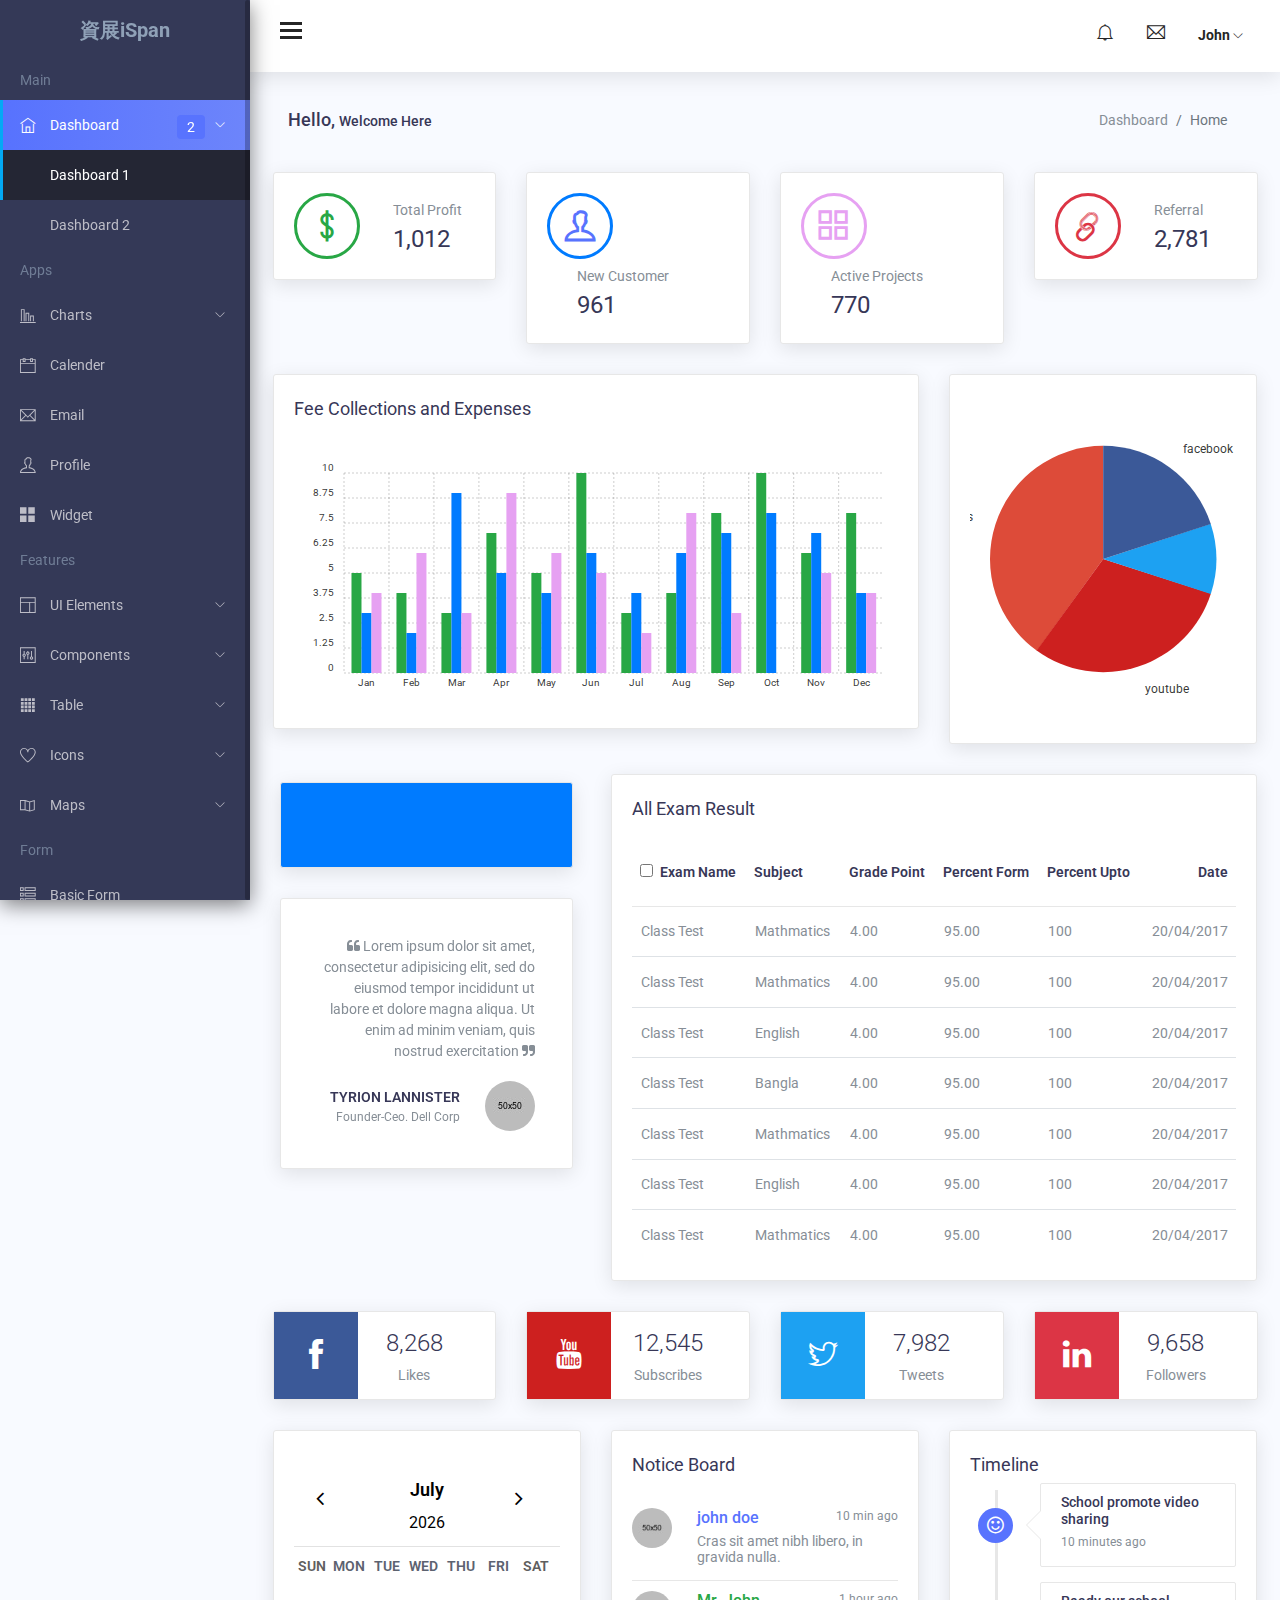
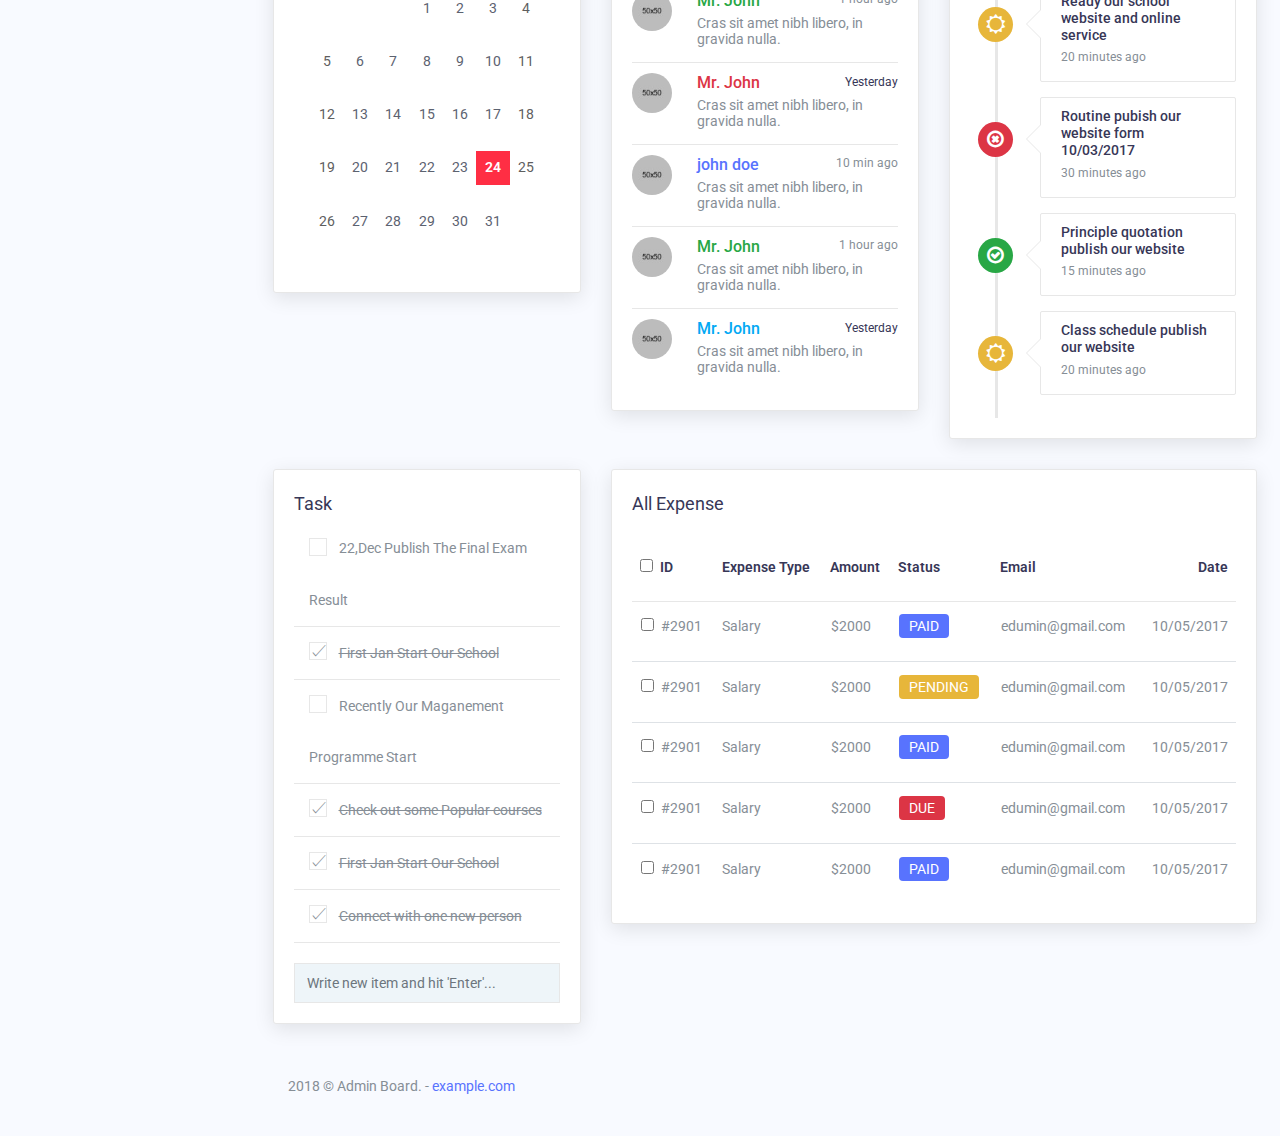
==== commit 5405fa42: "更新前台 近期說明會" ====
--- a/後台/index.html
+++ b/後台/index.html
@@ -38,7 +38,7 @@
             <div class="nano-content">
                 <ul>
                     <div class="logo"><a href="index.html">
-                            <!-- <img src="assets/images/logo.png" alt="" /> --><span>Focus</span></a></div>
+                            <!-- <img src="assets/images/logo.png" alt="" /> --><span>資展iSpan</span></a></div>
                     <li class="label">Main</li>
                     <li><a class="sidebar-sub-toggle"><i class="ti-home"></i> Dashboard <span
                                 class="badge badge-primary">2</span> <span
